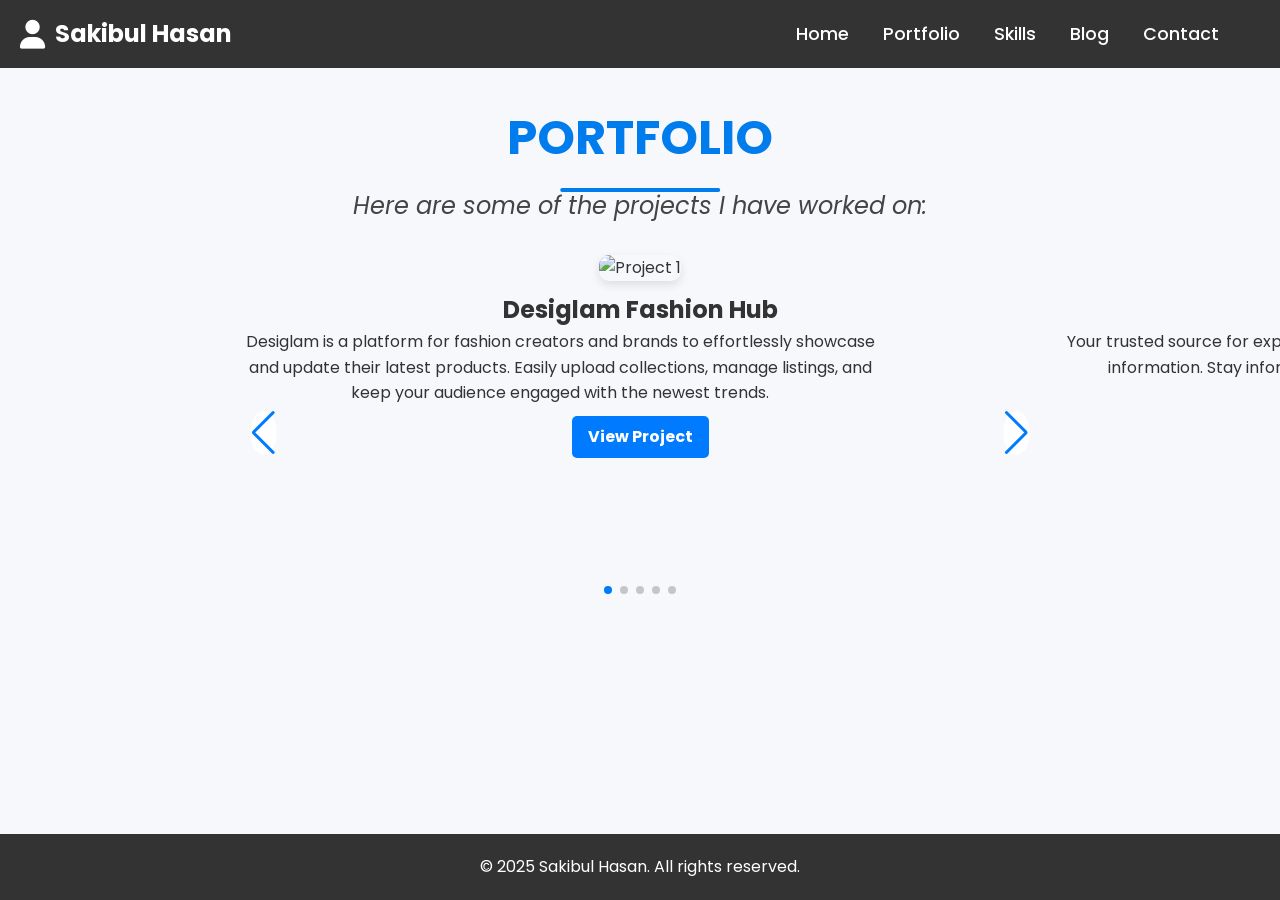
==== index.html @ e5103510 "Rename portfolio.html to index.html" ====
<!DOCTYPE html>
<html lang="en">
<head>
    <meta charset="UTF-8">
    <meta http-equiv="X-UA-Compatible" content="IE=edge">
    <meta name="viewport" content="width=device-width, initial-scale=1.0">
    <title>Portfolio - Sakibul Hasan</title>
    <link rel="stylesheet" href="style.css">
    <link rel="stylesheet" href="https://cdnjs.cloudflare.com/ajax/libs/font-awesome/6.2.1/css/all.min.css">
    <link href="https://fonts.googleapis.com/css2?family=Roboto:wght@400;700&family=Poppins:wght@300;500;700&display=swap" rel="stylesheet">
    <link rel="stylesheet" href="https://cdn.jsdelivr.net/npm/swiper@11/swiper-bundle.min.css">

</head>
<body>
    <header class="main-header">
        <div class="wrapper">
            <div class="logo">
                <i class="fa-solid fa-user"></i>
                <div class="logo-text">Sakibul Hasan</div>
            </div>
            <nav id="navbar">
                <ul class="navlinks">
                    <li><a href="index.html">Home</a></li>
                    <li><a href="portfolio.html">Portfolio</a></li>
                    <li><a href="skills.html">Skills</a></li>
                    <li><a href="blog.html">Blog</a></li>
                    <li><a href="contact.html">Contact</a></li>
                    <!-- Close Button (in small screens) -->
                    <div id="close" class="close-btn">
                        <i class="fa-solid fa-xmark"></i>
                    </div>
                </ul>
            </nav>

            <!-- Hamburger Icon -->
            <div id="hamburger" class="hamburger">
                <i class="fa-solid fa-bars"></i>
            </div>
        </div>
    </header>

    <main>
        <div class="portfolio-wrapper">
            <h2 class="portfolio-title">Portfolio</h2>
            <p class="portfolio-subtitle">Here are some of the projects I have worked on:</p>
    
            <div class="swiper-container">
                <div class="swiper-wrapper">
                    <div class="swiper-slide">
                        <img src="images/port-1.png" alt="Project 1">
                        <h3>Desiglam Fashion Hub</h3>
                        <p>Desiglam is a platform for fashion creators and brands to effortlessly showcase and update their latest products. Easily upload collections, manage listings, and keep your audience engaged with the newest trends.</p>
                        <a href="project_details.html?title=Project%201&video=videos/project1.mp4&github=hhttps://github.com/sakibul83/DesiGlam-Fashion" class="btn">View Project</a>
                    </div>
            
                    <div class="swiper-slide">
                        <img src="images/port-2.png" alt="Project 2">
                        <h3>Healthcare-Guidance</h3>
                        <p>Your trusted source for expert insights, patient stories, and essential healthcare information. Stay informed and empowered on your wellness journey.</p>
                        <a href="project_details.html?title=Project%202&video=videos/project2.mp4&github=https://github.com/sakibul83/Chatbot_THI" class="btn">View Project</a>

                    </div>
            
                    <div class="swiper-slide">
                        <img src="images/port-3.png" alt="Project 3">
                        <h3>THI Chatbot</h3>
                        <p>Chatbot for Technische Hochschule Ingolstadt (THI), designed to answer university-related questions using Python, HTML, CSS, and JSON.</p>
                        <a href="project_details.html?title=Project%203&video=videos/project3.mp4&github=https://github.com/sakibul83/Chatbot_THI" class="btn">View Project</a>
                    </div>
                    <div class="swiper-slide">
                        <img src="images/port-4.png" alt="Project 3">
                        <h3>Screen Break Reminder </h3>
                        <p>A Python app that helps you manage screen time and take regular breaks for better productivity and health, featuring a tkinter interface and sound alerts with pygame.</p>
                        <a href="project_details.html?title=Project%204&video=videos/project4.mp4&github=https://github.com/sakibul83/Chatbot_THI" class="btn">View Project</a>
                    </div>
                    <div class="swiper-slide">
                        <img src="images/port-5.png" alt="Project 3">
                        <h3>E-Commerce Store</h3>
                        <p>A dynamic e-commerce website built using JavaScript and HTML, 
                            featuring product listings, a shopping cart, and service worker integration for offline functionality and improved performance.</p>
                        <a href="#" class="btn">View Project</a>
                    </div>
                    
                </div>
            
                <!-- Navigation Buttons -->
                <div class="swiper-button-next"></div>
                <div class="swiper-button-prev"></div>
                <br><br><br><br>
                <!-- Pagination -->
                <div class="swiper-pagination"></div>
            </div>
            
        </div>
    </main>
    
    

    <footer>
        <p>&copy; 2025 Sakibul Hasan. All rights reserved.</p>
    </footer>

<script src="https://cdn.jsdelivr.net/npm/swiper@11/swiper-bundle.min.js"></script>
<script>
    var swiper = new Swiper(".swiper-container", {
        slidesPerView: 1,  // Show 1 slide at a time
        spaceBetween: 20, 
        loop: true,
        navigation: {
            nextEl: ".swiper-button-next",
            prevEl: ".swiper-button-prev",
        },
        pagination: {
            el: ".swiper-pagination",
            clickable: true,
        },
        autoplay: {
            delay: 2000, // Auto-slide every 3 seconds
            disableOnInteraction: false,
        },
    });


    const navLinks = document.querySelector('.navlinks');
        const hamburger = document.querySelector('.hamburger');
        const closeBtn = document.querySelector('.close-btn');

    hamburger.addEventListener('click', () => {
    navLinks.classList.add('active');
    document.body.classList.add('nav-open'); // Add class to body
        });

    closeBtn.addEventListener('click', () => {
    navLinks.classList.remove('active');
    document.body.classList.remove('nav-open'); // Remove class from body
        });
        
</script>

</body>
</html>
---- style.css ----
/* General Styles */
* {
    box-sizing: border-box;
    margin: 0;
    padding: 0;
    font-family: 'Poppins', sans-serif;
}
body {
    background-color: #f7f8fc;
    color: #333;
    line-height: 1.6;
    overflow-x: hidden; /* Prevent horizontal scrolling */
    min-height: 100vh;   /* Ensure body fills at least the viewport height */
    display: flex;
    flex-direction: column; /* Align elements vertically */
    
}
html {
    overflow-x: hidden; 
}

/* Ensure body takes full height and pushes footer to bottom */
main {
    flex: 1;
}

/* Footer Section */
footer {
    background-color: #333;
    color: white;
    text-align: center;
    padding: 20px;
    width: 100%;
}

/* Header Section */
.main-header {
    background-color: #333; /* Dark background */
    padding: 15px 0;
    position: fixed; /* Keeps it fixed at the top */
    width: 100%;
    top: 0;
    left: 0;
    z-index: 100;
    display: flex; /* Ensures flex layout for horizontal arrangement */
    justify-content: space-between; /* Puts logo on the left and nav on the right */
    align-items: center;
}

/* Wrapper to contain the header content */
.wrapper {
    width: 100%; /* Removes any extra margins */
    display: flex;
    justify-content: space-between; /* Aligns logo left & nav right */
    align-items: center;
    padding: 0 20px; /* Keeps some space between content and screen edges */
}

/* Logo & Name */
.logo {
    display: flex;
    align-items: center;
    color: white;
    font-size: 1.5rem;
    font-weight: bold;
    justify-content: flex-start; /* Aligns logo to the left */
    flex: 1; /* Ensures it takes the left side space */
    padding-left: 0;
}

.logo i {
    font-size: 1.8rem;
    margin-right: 10px;
}

.hamburger {
    display: none;
    font-size: 24px;
    color: white;
    cursor: pointer;
}

/* Navigation */
.navlinks {
    list-style: none;
    display: flex;
    gap: 1.5rem;
    margin: 0;
    padding: 0;
    justify-content: flex-end; /* Aligns nav items to the right */
    flex: 2; /* Ensures the nav links take the right side space */
    padding-right: 0; /* Removes padding */
}
.navlinks.active {
    right: 0;
}

/* Navigation Links */
.navlinks li a {
    color: white;
    text-decoration: none;
    font-weight: 500;
    font-size: 1.1rem;
    transition: color 0.3s ease-in-out;
    padding: 5px;
}

.navlinks li a:hover {
    color: #00c6ff;
}

@media (max-width: 768px) {
    .navlinks {
        position: fixed;
        top: 0;
        bottom: 0; /* Ensure it stretches to the full height */
        right: -100%; /* Start hidden offscreen */
        width: 180px;
        background-color: rgba(0, 0, 0, 0.95); /* Slightly darker for better visibility */
        display: flex;
        flex-direction: column;
        align-items: flex-start; /* Align links to the left */
        justify-content: flex-start; /* Align content at the top */
        padding: 60px 20px;
        transition: right 0.3s ease;
        z-index: 1200; /* Ensure it's on top of other elements */
    }

    .navlinks.active {
        right: 0;
    }

    .hamburger {
        display: block;
    }

    .close-btn {
        position: absolute;
        top: 20px;
        right: 20px;
        font-size: 30px;
        color: white;
        cursor: pointer;
        z-index: 1300;
    }
}

.main-content{
    background: linear-gradient(135deg, #1f1f1f, #007ced);  /* Gradient background */
    padding: 120px 20px 60px 20px; /* Extra padding for spacing */
    color: #fff;
}
.main-content h2 {
    font-size: 2rem;
    font-weight: 700;
    text-transform: uppercase;
    letter-spacing: 1.5px;
    text-align: center;
    color: #ffffff;
    background: linear-gradient(90deg, #007bff, #00c6ff);
    display: flex;
    justify-content: center;
    align-items: center;
    width: fit-content;
    margin: 20px auto;
    padding: 10px 20px;
    border-radius: 8px;
    box-shadow: 0 4px 10px rgba(0, 123, 255, 0.3);
    transition: transform 0.2s ease-in-out, box-shadow 0.3s ease-in-out;
    cursor: pointer; /* Makes it clear that it's clickable */
    text-decoration: none; /* Remove underline */
}

.main-content a {
    text-decoration: none; /* Ensures no default underline */
}

.main-content h2:hover {
    transform: translateY(-3px);
    box-shadow: 0 8px 20px rgba(0, 123, 255, 0.4);
}

/* About Me Section */
.about-header {
    background: linear-gradient(135deg, #1f1f1f, #007ced);  /* Gradient background */
    padding: 120px 20px 60px 20px; /* Extra padding for spacing */
    color: #fff;
    animation: fadeIn 2s ease-in-out; /* Fade-in animation for the whole about section */
    position: relative;
    display: flex;
    justify-content: center; /* Horizontally center content */
    align-items: center; /* Vertically center content */
    height: 100vh; /* Full viewport height */
    overflow: hidden;
    flex-direction: column; 
    text-align: center; /* Center the text */
}

/* About Me Image Styling */
.about-pic {
    width: 320px;
    height: 320px;
    border-radius: 50%;
    overflow: hidden;
    border: 8px solid #fff;
    box-shadow: 0 10px 20px rgba(0, 0, 0, 0.2);
    transition: transform 0.5s ease, box-shadow 0.5s ease;
    animation: bounceIn 2s ease-in-out;
    margin-bottom: 20px;
    opacity: 1;  /* Ensure no unwanted opacity */
}
@media (max-width: 600px) {
    .about-pic {
        width: 200px; /* Adjust the image size for small screens */
        height: 200px; /* Maintain aspect ratio */
        max-width: 250px; /* Prevent the image from getting too large */
        max-height: 250px; /* Prevent height from growing too large */
        margin: 0 auto; /* Center the image horizontally */
    }
}

/* About Me Image inside .about-pic */
.about-pic img {
    width: 100%;
    height: 100%;
    object-fit: cover;
}

/* Hover effect for the image */
.about-pic:hover {
    transform: scale(1.05);
    box-shadow: 0 15px 30px rgba(0, 0, 0, 0.3); /* Enhanced shadow on hover */
}

/* About Me Text Styling */
.about-text {
    max-width: 600px; /* Limit the width of the text */
    margin: 2rem auto; /* Center the text horizontally */
    animation: fadeInText 1.5s ease-in-out; /* Fade-in effect for the text */
}

.about-text .dynamic-text {
    color: #00c6ff;
    font-size: 1.3rem;
    font-weight: bold;
}

/* Buttons Styling */
.btn-group {
    display: flex;
    justify-content: center;
    gap: 1rem; /* Add space between buttons */
    margin-top: 2rem;
}

.btn-group .btn {
    padding: 10px 20px;
    background: #fff;
    color: #007ced;
    border: 2px solid #007ced;
    border-radius: 30px;
    text-transform: uppercase;
    font-weight: bold;
    cursor: pointer;
    transition: all 0.3s ease;
    display: inline-block;
}

.btn-group .btn:hover {
    background: #007ced;
    color: white;
}





/* Social Icons Container */
.social-bar {
    position: fixed; /* Fixed position on the right */
    top: 50%; /* Center vertically */
    right: 20px; /* 20px from the right */
    transform: translateY(-50%); /* Center it vertically */
    z-index: 9999; /* Ensure the social icons are above everything */
    display: flex;
    flex-direction: column;
    align-items: center;
    pointer-events: auto; /* Make sure icons are clickable */
}

/* Social Media Icons Styling */
.social-bar a {
    font-size: 40px;         /* Bigger icon size */
    margin-bottom: 20px;     /* More space between icons */
    text-decoration: none;   /* Remove underline */
    transition: all 0.3s ease; /* Smooth hover effect */
}

/* Colors for each social platform */
.social-bar a.linkedin {color: #fff;}  
.social-bar a.github { color: #333;}  
.social-bar a.instagram { color: #e4405f;}  /* Instagram */
.social-bar a.twitter { color: #1da1f2;}    /* Twitter */
.social-bar a.facebook {color: #fff;}    

/* Hover Effect */
.social-bar a:hover {
    transform: scale(1.3);    /* Slightly enlarge icons */
    filter: brightness(1.3);  /* Make icons brighter on hover */
}

/* Adjust for Mobile Screens */
@media (max-width: 768px) {
    .social-bar {
        right: 10px; /* Keep icons away from screen edge */
        top: 60%; /* Lower icons for better visibility */
    }

    .social-bar a {
        font-size: 24px; /* Smaller icons for mobile */
        margin-bottom: 12px;
    }

    body.nav-open .social-bar {
        display: none;
    }
}

/* Animations */
@keyframes fadeIn {
    0% {
        opacity: 0;
        transform: translateY(30px);
    }
    100% {
        opacity: 1;
        transform: translateY(0);
    }
}

@keyframes fadeInText {
    0% {
        opacity: 0;
        transform: scale(0.8);
    }
    100% {
        opacity: 1;
        transform: scale(1);
    }
}

@keyframes bounceIn {
    0% {
        transform: scale(0);
    }
    50% {
        transform: scale(1.1);
    }
    100% {
        transform: scale(1);
    }
}





.vlog-section {
    text-align: center;
    padding: 60px 20px;
    background: #121212; /* Dark background for better contrast */
    color: #f0f0f0; /* Light text color */
    border-bottom: 3px solid #444; /* Soft bottom border */
    box-shadow: 0 8px 30px rgba(0, 0, 0, 0.6); /* Subtle shadow */
}

/* Vlog Title */
.vlog-title {
 
    font-weight: 800;
    letter-spacing: 1px;
    text-transform: uppercase;
    color: #9e8cfd; /* Elegant purple for title */
    text-shadow: 2px 2px 8px rgba(0, 0, 0, 0.4); /* Soft text shadow */
    font-size: clamp(1.5rem, 5vw, 2.8rem); /* Scales between 1.5rem and 2.8rem */
    text-align: center;
    margin-bottom: 15px;
}

/* Vlog Subtitle */
.vlog-subtitle {
    font-size: 1.3rem;
    color: #ceb4d6; /* Softer gray for subtitle */
    margin-bottom: 40px;
    font-style: italic;
}

/* Vlog Grid Layout */
.vlog-grid {
    display: grid;
    grid-template-columns: repeat(auto-fit, minmax(350px, 1fr));
    gap: 30px;
    padding: 30px;
    max-width: 1300px;
    margin: auto;

}

/* Vlog Card Styling */
/* Vlog Card Styling */
.vlog-card {
    position: relative;
    background : rgba(255, 255, 255, 0.08); /* Slightly off-white for card */
    background-color: #0c4cec3f;
    backdrop-filter: blur(8px); /* Subtle blur */
    border-radius: 12px;
    padding: 30px;
    display: flex;
    flex-direction: column; /* Stack content vertically */
    justify-content: space-between; /* Make space between content and button */
    height: 589px; /* Set a fixed height for consistency */
    text-align: center;
    transition: transform 0.3s ease, box-shadow 0.3s ease;
    overflow: hidden;
    cursor: pointer;
    box-shadow: 0 8px 24px rgba(0, 0, 0, 0.4); /* Subtle card shadow */
}

/* Align button at the bottom of the card */
.vlog-content {
    display: flex;
    flex-direction: column;
    justify-content: space-between; /* Space between description and button */
    flex-grow: 1; /* Allow content to fill the space */
}

/* Card Heading */
.vlog-content h3 {
    margin-bottom: 20px; /* Add margin to separate from text */
    font-size: 1.7rem;
    color: #b174ae;
    font-weight: 700;
    text-transform: capitalize;
    letter-spacing: 1px;
}

/* Card Paragraph */
.vlog-content p {
    font-size: 1.1rem;
    color: #ccc;
    margin-bottom: 20px;
    line-height: 1.6;
    font-style: italic;
}


.vlog-content .btn {
    align-self: center; 
    margin-top: auto; 
    padding: 12px 18px;
    background: #acaab7;
    color: white;
    border-radius: 30px;
    text-transform: uppercase;
    text-decoration: none;
    font-weight: bold;
    transition: background 0.3s ease, transform 0.2s ease-in-out;
    font-size: 1.1rem;
    
}


.vlog-content .btn {
    margin-top: auto;
    margin-top: 15px; 
    align-self: center; 
}


/* Hover Effect */
.vlog-card:hover {
    transform: translateY(-10px) scale(1.03);
    box-shadow: 0 12px 40px rgba(0, 198, 255, 0.4); 
    background: rgba(0, 198, 255, 0.05);
}

/* Glow Effect */
.vlog-card::before {
    content: "";
    position: absolute;
    inset: 0;
    border-radius: 12px;
    background: linear-gradient(135deg, rgba(0, 198, 255, 0.1), rgba(255, 255, 255, 0.05)); /* Soft glowing effect */
    opacity: 0;
    transition: opacity 0.3s ease;
}

.vlog-card:hover::before {
    opacity: 1;
}



.btn:hover {
    background: #45782a; /* Slightly darker shade on hover */
    transform: translateY(-5px); /* Button lift effect */
}


.vlog-section {
    animation: fadeInUp 1s ease-out;
}

@keyframes fadeInUp {
    0% {
        opacity: 0;
        transform: translateY(20px);
    }
    100% {
        opacity: 1;
        transform: translateY(0);
    }
}


@media (max-width: 1024px) {
    .vlog-title {
        font-size: 2.5rem;
    }
    .vlog-subtitle {
        font-size: 1.2rem;
    }
   
    .vlog-grid {
        grid-template-columns: repeat(1, 1fr);
        justify-content: center;
        
    }
}

@media (max-width: 768px) {
    .vlog-title {
        font-size: 1.8rem;
    }
    .vlog-subtitle {
        font-size: 1.1rem;
    }
    .vlog-grid {
        grid-template-columns: 1fr;
        gap: 20px;
        justify-content: center;
    }
    .vlog-card {
        height: auto;
        padding: 25px;
    }
    .vlog-content h3 {
        font-size: 1.5rem;
    }
    .vlog-content p {
        font-size: 1rem;
    }
    .vlog-content .btn {
        font-size: 1rem;
        padding: 10px 16px;
    }
}

@media (max-width: 480px) {
    
    .main-content .vlog-title{
        font-size: 1.2rem;
        line-height: 1.2;

    }
    .vlog-subtitle {
        font-size: 1rem;
    }
    .vlog-grid {
        grid-template-columns: repeat(auto-fit, minmax(260px, 1fr));
        gap: 15px;
        justify-content: center;
        display: flex;
        flex-wrap: wrap;
    }
    .vlog-card {
        padding: 20px;
        width: 100%;
        max-width: 280px;
    }
    .vlog-content h3 {
        font-size: 1.4rem;
    }
    .vlog-content p {
        font-size: 0.95rem;
    }
    .vlog-content .btn {
        font-size: 0.9rem;
        padding: 8px 14px;
    }
}




.mini-portfolio {
    text-align: center;
    padding: 50px 20px;
    background: #5137a076;
    color: #f8f8f8;
    border-radius: 20px; /* Soft rounded corners */
    box-shadow: 0 8px 20px rgba(0, 0, 0, 0.4); /* Subtle shadow */
    max-width: 1100px;
    margin: auto;
    transition: transform 0.3s ease, box-shadow 0.3s ease;
    margin-bottom: 50px;
    margin-top: 50px;
}


/* Add a hover effect for a slight pop-up */
.mini-portfolio:hover {
    transform: translateY(-5px);
    box-shadow: 0 10px 30px rgba(0, 0, 0, 0.5);
}

/* Make sure everything inside is well-spaced */
.mini-portfolio .mini-title {
    font-size: 1.8rem;
    font-weight: bold;
    color: #ffbf69; /* Eye-catching color */
    margin-bottom: 15px;
}

.mini-portfolio .mini-subtitle {
    font-size: 1.2rem;
    color: #ddd;
    margin-bottom: 30px;
    font-style: italic;
}


.mini-title {
    font-size: 2.5rem;
    font-weight: bold;
    color: #9e8cfd;
}

.mini-subtitle {
    font-size: 1.2rem;
    color: #aaa;
    margin-bottom: 30px;
}

.mini-grid {
    display: flex;
    justify-content: center;
    gap: 20px;
    flex-wrap: wrap;
    max-width: 1000px;
    margin: auto;
}

.mini-card {
    background: rgba(255, 255, 255, 0.08);
    backdrop-filter: blur(6px);
    padding: 20px;
    border-radius: 12px;
    width: 280px;
    text-align: center;
    transition: transform 0.3s ease;
}

.mini-card img {
    width: 100%;
    border-radius: 10px;
}

.mini-card h3 {
    font-size: 1.3rem;
    margin: 15px 0;
    color: #ff9b80;
}

.mini-card:hover {
    transform: translateY(-5px);
}

.mini-btn {
    display: inline-block;
    padding: 10px 18px;
    background: #7f6df2;
    color: white;
    border-radius: 8px;
    text-decoration: none;
    transition: background 0.3s;
}

.mini-btn:hover {
    background: #5a4bc8;
}

.mini-view-more {
    display: inline-block;
    margin-top: 25px;
    padding: 12px 22px;
    background: #00c6ff;
    color: white;
    border-radius: 10px;
    text-decoration: none;
    font-weight: bold;
    transition: background 0.3s ease, transform 0.2s ease;
}

.mini-view-more:hover {
    background: #0086b3;
    transform: translateY(-3px);
}


/* Responsive Design for Small Screens */
@media (max-width: 1024px) {
    .mini-portfolio {
        max-width: 90%;
        padding: 40px 15px;
        border-radius: 15px;
    }

    .mini-portfolio .mini-title {
        font-size: 1.2rem;
       
    }
    

    .mini-subtitle {
        font-size: 1rem;
    }

    .mini-grid {
        max-width: 100%;
        gap: 15px;
    }

    .mini-card {
        width: 100%;
        max-width: 280px;
    }
}

@media (max-width: 768px) {
    .mini-portfolio {
        padding: 30px 10px;
        border-radius: 12px;
    }

    .mini-title {
        font-size: 1.8rem;
    }

    .mini-subtitle {
        font-size: 1rem;
        margin-bottom: 20px;
    }

    .mini-card {
        width: 100%;
        max-width: 250px;
        padding: 15px;
    }
}

@media (max-width: 480px) {
    .mini-portfolio {
        padding: 25px 8px;
        border-radius: 10px;
    }

    .mini-title {
        font-size: 1.2rem;
    }

    .mini-subtitle {
        font-size: 0.9rem;
    }

    .mini-card {
        width: 100%;
        max-width: 230px;
        padding: 12px;
    }
}




.certificates {
    padding: 50px 20px;
    text-align: center;
}

.certificates h2 {
    font-size: 2.0rem;
    color: #333;
    margin-bottom: 20px;
}

.certificates p {
    font-size: 1.1rem;
    color: #ffffff;
    margin-bottom: 40px;
}

/* Background ONLY for the certificates container */
.certificate-gallery {
    display: flex;
    flex-wrap: wrap;
    justify-content: center;
    gap: 30px;
    max-width: 1200px;
    margin: 0 auto;
    background-color: rgba(0, 0, 0, 0.05); /* Light background */
    padding: 30px;
    border-radius: 12px; /* Rounded corners */
    box-shadow: 0 4px 10px rgba(0, 0, 0, 0.1); /* Soft shadow */
}

/* Styling for each individual certificate card */
.certificate-card {
    width: calc(33.333% - 20px); /* 3 cards per row */
    display: flex;
    flex-direction: column;
    align-items: center;
    text-align: center;
    padding: 20px;
    background: rgba(56, 43, 146, 0.311); /* White card background */
    border-radius: 12px;
    box-shadow: 0 4px 8px rgba(0, 0, 0, 0.1); /* Light shadow */
    border: 1px solid rgba(0, 0, 0, 0.1); /* Light border */
    transition: transform 0.3s ease, box-shadow 0.3s ease;
}

.certificate-card:hover {
    transform: translateY(-5px);
    box-shadow: 0 6px 12px rgba(0, 0, 0, 0.15);
}

.certificate-image {
    width: 90%; /* Ensures image stays within card */
    height: auto; /* Keep aspect ratio */
    object-fit: contain; /* No cropping */
    padding-top: 10px;
    margin-bottom: 15px;
}

.main content .certificate h2{
    font-size: 2.2rem;
}

.certificate-info h5 {
    color: #ccb5b5; 
}

.certificate-title {
    font-size: 1.3rem;
    font-weight: 600;
    color: #333;
    margin-bottom: 10px;
    text-transform: capitalize;
}

.certificate-description {
    font-size: 1rem;
    color: #777;
    margin-bottom: 15px;
    line-height: 1.5;
}

.certificate-info {
    display: flex;
    flex-direction: column;
    align-items: center;
    justify-content: space-between; /* Ensures spacing */
    flex-grow: 1; /* Makes sure all cards expand equally */
    height: 100%; /* Ensures equal height for all cards */
}

.certificate-btn {
    margin-top: auto; /* Pushes the button to the bottom */
    display: inline-block;
    background-color: #007BFF;
    color: #fff;
    padding: 10px 20px;
    font-size: 1rem;
    border-radius: 5px;
    text-decoration: none;
    transition: background-color 0.3s ease;
}


.certificate-btn:hover {
    background-color: #0056b3;
}

/* Responsive design */
@media (max-width: 1200px) {
    .certificate-card {
        width: calc(50% - 20px); /* 2 cards per row on medium screens */
    }
}

@media (max-width: 768px) {
    .certificate-card {
        width: calc(100% - 20px); /* 1 card per row on small screens */
    }
}

@media (max-width: 480px) {
    .certificates h2 {
        font-size: 1.5rem;
    }

    .certificates p {
        font-size: 0.95rem;
    }

    .certificate-gallery {
        gap: 10px;
    }

    .certificate-card {
        max-width: 280px;
        padding: 10px;
    }

    .certificate-image {
        max-width: 150px;
    }

    .certificate-title {
        font-size: 1rem;
    }

    .certificate-description {
        font-size: 0.8rem;
    }
}














/* Newsletter Section */
.newsletter {
    text-align: center;
    padding: 60px 20px;
    background: none; /* No harsh sections, seamless integration */
    color: #f5f5f5;
    max-width: 800px;
    margin: 50px auto 0 auto;
}

/* Title */
.newsletter-title {
    font-size: 2.5rem;
    font-weight: bold;
    text-transform: uppercase;
    color: #00c6ff;
    margin-bottom: 10px;
}

/* Subtitle */
.newsletter-text {
    font-size: 1.2rem;
    color: #cfcfcf;
    margin-bottom: 30px;
    line-height: 1.5;
}

/* Form */
.newsletter-form {
    display: flex;
    justify-content: center;
    align-items: center;
    gap: 10px;
    flex-wrap: wrap;
}

/* Input */
.newsletter-form input {
    padding: 14px 18px;
    font-size: 1rem;
    border-radius: 50px;
    border: 2px solid #00c6ff;
    background: rgba(255, 255, 255, 0.1);
    color: #fff;
    width: 60%;
    min-width: 250px;
    outline: none;
    transition: 0.3s;
}

.newsletter-form input:focus {
    border-color: #fff;
    box-shadow: 0 0 15px rgba(0, 198, 255, 0.5);


}

/* Button */
.newsletter-form button {
    padding: 14px 20px;
    font-size: 1rem;
    border-radius: 50px;
    border: none;
    background: #00c6ff;
    color: white;
    cursor: pointer;
    font-weight: bold;
    transition: all 0.3s ease;
}

.newsletter-form button:hover {
    background: #0096c7;
    transform: translateY(-3px);
}

/* Privacy Note */
.newsletter-note {
    font-size: 0.9rem;
    color: #aaa;
    margin-top: 15px;
    font-style: italic;
}
.subscribe-message {
    font-size: 1.2rem;
    margin-top: 20px;
    opacity: 0;
    transition: opacity 0.4s ease-in-out;
}
/* Responsive */
@media (max-width: 768px) {
    .newsletter-form {
        flex-direction: column;
        gap: 10px;
    }

    .newsletter-form input,
    .newsletter-form button {
        width: 100%;
    }
}

.subscribe-message {
    font-size: 1.2rem;
    margin-top: 20px;
    opacity: 0;
    transition: opacity 0.4s ease-in-out;
    text-align: center;
}



























/* === Portfolio Wrapper - Adds More Space from Header === */
.portfolio-wrapper {
    padding-top: 100px; /* Increased spacing from the header */
    text-align: center;
}

/* === Portfolio Title & Subtitle - Centered & Styled === */
.portfolio-title {
    font-size: 3rem;
    font-weight: bold;
    color: #007ced; /* Changed color */
    text-transform: uppercase;
    position: relative;
    display: inline-block;
    padding-bottom: 10px;
    animation: fadeInDown 1s ease-in-out; /* Title Animation */
}

/* Underline effect under the title */
.portfolio-title::after {
    content: "";
    width: 60%;
    height: 4px;
    background: #007ced;
    position: absolute;
    left: 50%;
    bottom: -5px;
    transform: translateX(-50%);
    border-radius: 2px;
}

/* Subtitle Styling */
.portfolio-subtitle {
    font-size: 1.5rem;
    margin-bottom: 30px;
    color: #444;
    font-style: italic;
    animation: fadeInUp 1s ease-in-out; /* Subtitle Animation */
}

/* === Portfolio Grid - Larger and More Spacious === */
.portfolio-grid {
    display: grid;
    grid-template-columns: repeat(auto-fit, minmax(350px, 1fr)); /* Increased min size */
    gap: 30px; /* More space between items */
    padding: 40px;
    max-width: 1200px; /* Increased max width */
    margin: 0 auto;
}

/* === Portfolio Items - Modern Look === */
.portfolio-item {
    background: linear-gradient(135deg, #007ced, #005bb5); /* Gradient effect */
    color: white;
    padding: 30px;
    text-align: center;
    border-radius: 15px;
    box-shadow: 0 10px 20px rgba(0, 0, 0, 0.2);
    transition: transform 0.3s ease-in-out, box-shadow 0.3s ease-in-out;
    position: relative;
    overflow: hidden;
    animation: fadeIn 1s ease-in-out;
}

/* Hover Effects */
.portfolio-item:hover {
    transform: scale(1.08);
    box-shadow: 0 15px 30px rgba(0, 0, 0, 0.25);
}

/* === Portfolio Images - Bigger & Styled === */
.portfolio-item img {
    width: 100%;
    max-height: 250px; /* Bigger images */
    object-fit: cover;
    border-radius: 10px;
    transition: transform 0.3s ease-in-out;
}

/* Image Hover Effect */
.portfolio-item:hover img {
    transform: scale(1.1);
}

/* === View Project Button - Styled & Animated === */
.btn {
    display: inline-block;
    margin-top: 15px;
    padding: 12px 20px;
    background: white;
    color: #007ced;
    text-decoration: none;
    font-weight: bold;
    border-radius: 5px;
    transition: background 0.3s, color 0.3s, transform 0.2s;
}

.btn:hover {
    background: #005bb5;
    color: white;
    transform: scale(1.1);
}

/* === Animations === */
@keyframes fadeIn {
    from {
        opacity: 0;
        transform: translateY(20px);
    }
    to {
        opacity: 1;
        transform: translateY(0);
    }
}

@keyframes fadeInDown {
    from {
        opacity: 0;
        transform: translateY(-20px);
    }
    to {
        opacity: 1;
        transform: translateY(0);
    }
}

@keyframes fadeInUp {
    from {
        opacity: 0;
        transform: translateY(20px);
    }
    to {
        opacity: 1;
        transform: translateY(0);
    }
}


/* responsicve for the portfoloio */


@media only screen and (max-width: 758px) {

    .portfolio-wrapper {
        padding-top: 100px; /* Increased spacing from the header */
        text-align: center;
    }
  
    /* === Portfolio Title & Subtitle - Centered & Styled === */
    .portfolio-title {
        font-size: 2rem; /* Adjusted for mobile */
    }
  
    .portfolio-subtitle {
        font-size: 1.2rem; /* Adjusted for mobile */
    }
  
    /* === Portfolio Grid - Larger and More Spacious === */
    .portfolio-grid {
        grid-template-columns: repeat(auto-fit, minmax(280px, 1fr)); /* Adjusted min size for mobile */
        gap: 20px; /* Less space between items for mobile */
        padding: 20px; /* Reduced padding */
        max-width: 100%; /* Full width for smaller screens */
    }
  
    /* === Portfolio Items - Modern Look === */
    .portfolio-item {
        padding: 20px; /* Reduced padding */
        border-radius: 10px; /* Reduced border radius */
    }
  
    /* === Portfolio Images - Bigger & Styled === */
    .portfolio-item img {
        max-height: 200px; /* Adjusted image size for mobile */
    }
  
    /* === View Project Button - Styled & Animated === */
    .btn {
        padding: 10px 18px; /* Adjusted padding for mobile */
    }
  
  }

  

/* === Skills Section === */
.skills {
    padding: 80px 20px;
    background-color: #f4f4f9; /* Light gray background for a clean, classic look */
    text-align: center;
    font-family: 'Poppins', sans-serif;
}

/* Skills Title */
.skills h2 {
    font-size: 2.8rem;
    font-weight: 700;
    color: #2c3e50; /* Classic deep blue-gray */
    text-transform: uppercase;
    text-align: center;
    letter-spacing: 2px;
    position: relative;
    display: inline-block;
    padding: 10px 20px;
    opacity: 0;
    animation: floatIn 1.5s ease-out forwards, glowPulse 3s infinite alternate;
}

/* 3D Floating Effect */
.skills h2::before {
    content: attr(data-text); /* Creates a duplicate text */
    position: absolute;
    top: 0;
    left: 0;
    color: rgba(44, 62, 80, 0.3);
    transform: translate(-4px, -4px);
    z-index: -1;
    transition: transform 0.3s ease-in-out;
}

.skills h2:hover::before {
    transform: translate(-2px, -2px);
}

/* Elegant Shimmer Animation */
.skills h2::after {
    content: "";
    position: absolute;
    left: 50%;
    bottom: -10px;
    width: 100%;
    height: 4px;
    background: linear-gradient(to right, #2c3e50, #6D9DC5);
    transform: translateX(-50%);
    animation: shimmer 2s infinite;
}

/* Keyframes */
@keyframes floatIn {
    0% {
        opacity: 0;
        transform: translateY(-30px) scale(0.8);
    }
    100% {
        opacity: 1;
        transform: translateY(0) scale(1);
    }
}

@keyframes glowPulse {
    0% {
        text-shadow: 0 0 10px rgba(52, 152, 219, 0.2);
    }
    100% {
        text-shadow: 0 0 20px rgba(52, 152, 219, 0.4);
    }
}

@keyframes shimmer {
    0% { width: 0; opacity: 0.5; }
    50% { width: 100%; opacity: 1; }
    100% { width: 0; opacity: 0.5; }
}




/* Skills Container (Grid Layout for Flexibility) */
.skills-container {
    display: grid;
    grid-template-columns: repeat(auto-fill, minmax(300px, 1fr)); /* Flexible Grid */
    gap: 30px;
    justify-items: center;
    margin-top: 40px;
    padding-bottom: 40px;
}

/* Skill Category */
.skill-category {
    background: #fff;
    padding: 25px 30px;
    border-radius: 12px;
    box-shadow: 0 8px 24px rgba(0, 0, 0, 0.1);
    transition: transform 0.3s ease, box-shadow 0.3s ease;
    width: 100%;
    max-width: 350px;
    text-align: left;
}

.skill-category:hover {
    transform: translateY(-8px);
    box-shadow: 0 16px 48px rgba(0, 0, 0, 0.12);
}

/* Skill Category Title */
.skill-category h3 {
    font-size: 1.5rem;
    font-weight: 600;
    color: #34495e; /* Darker gray-blue for category titles */
    margin-bottom: 20px;
    display: flex;
    align-items: center;
    gap: 12px;
}

/* Icons in Skill Category */
.skill-category h3 i {
    color: #7f8c8d; /* Soft muted gray for icons */
    font-size: 1.8rem;
}

/* Skill Item */
.skill {
    margin-bottom: 20px;
}

/* Skill Name */
.skill span {
    font-size: 1.2rem;
    color: #34495e; /* Dark gray for the skill names */
    font-weight: 500;
}

/* Progress Bar Container */
.progress {
    margin-top: 10px;
    background-color: #bdc3c7; /* Light gray for the background of the progress bar */
    border-radius: 8px;
    height: 8px;
    overflow: hidden;
}

/* Progress Bar */
.bar {
    height: 100%;
    border-radius: 8px;
    transition: width 0.5s ease-in-out;
}

/* Skill Category Bar Color */
.skill-category .skill:nth-child(1) .bar {
    background: linear-gradient(to right, #2980b9, #3498db); /* Classic blue for programming */
}

.skill-category .skill:nth-child(2) .bar {
    background: linear-gradient(to right, #e74c3c, #c0392b); /* Deep red for web development */
}

.skill-category .skill:nth-child(3) .bar {
    background: linear-gradient(to right, #2ecc71, #27ae60); /* Rich green for UI/UX */
}

.skill-category .skill:nth-child(4) .bar {
    background: linear-gradient(to right, #f39c12, #e67e22); /* Warm yellow for multimedia */
}

/* Hover Effects */
.skill-category:hover .bar {
    background-color: #95a5a6; /* Subtle change to a muted gray on hover */
}



.work-experience {
    padding: 40px;
    background: #f7f7f7;
    border-radius: 15px;
    margin-top: 50px;
    text-align: center;
}

.work-experience h2 {
    font-size: 2.3rem;
    font-weight: 600;
    color: #1C2833; /* Dark navy for a strong, authoritative presence */
    text-transform: uppercase;
    letter-spacing: 2px;
    text-align: center;
    position: relative;
    display: inline-block;
    padding-bottom: 10px;
    overflow: hidden;
    white-space: nowrap;
    border-bottom: 4px solid transparent;
    animation: fadeInSlide 1.2s ease-in-out;
}

.work-experience h2::before {
    content: "💼"; /* Briefcase icon for professionalism */
    font-size: 2rem;
    position: absolute;
    left: -50px;
    top: 50%;
    transform: translateY(-50%);
    animation: slideInBriefcase 1.2s ease-in-out;
}

.work-experience h2::after {
    content: "";
    position: absolute;
    bottom: 0;
    left: 50%;
    width: 0;
    height: 4px;
    background: linear-gradient(to right, #FFD700, transparent);
    transition: width 0.5s ease-in-out;
}

.work-experience h2:hover::after {
    width: 100%;
    left: 0;
}

@keyframes fadeInSlide {
    0% { opacity: 0; transform: translateY(-20px); }
    100% { opacity: 1; transform: translateY(0); }
}

@keyframes slideInBriefcase {
    0% { left: -80px; opacity: 0; }
    100% { left: -50px; opacity: 1; }
}




.work-experience h3 {
    font-size: 2rem;
    font-weight: 700;
    color: #8B0000; /* Deep crimson for a professional, authoritative look */
    margin-bottom: 30px;
    position: relative;
    display: inline-block;
    text-transform: uppercase;
    letter-spacing: 1px;
}

.work-experience h3::before {
    content: "";
    position: absolute;
    bottom: -5px;
    left: 0;
    width: 50%;
    height: 4px;
    background: linear-gradient(to right, #8B0000, transparent);
    transition: width 0.5s ease-in-out;
}

.work-experience h3:hover::before {
    width: 100%;
}


.work-experience .timeline {
    display: flex;
    flex-direction: column;
    gap: 20px;
}

.work-experience .timeline-item {
    background: #fff;
    padding: 20px;
    border-radius: 10px;
    box-shadow: 0 4px 8px rgba(0, 0, 0, 0.1);
    transition: transform 0.3s ease, background 0.3s ease;
}

.work-experience .timeline-item:hover {
    background: #ffecf4;
    transform: translateX(10px);
}


/* Education Section */
.education {
    background: linear-gradient(135deg, #ffe0b3, #ff9a8b); /* Soft gradient background */
    padding: 40px 30px;
    border-radius: 10px;
    box-shadow: 0 6px 20px rgba(0, 0, 0, 0.08);
    margin-top: 40px;
    text-align: center;
    position: relative;
    overflow: hidden;
    max-width: 90%;
    margin-left: auto;
    margin-right: auto;
}

/* Subtle Animation for Background */
.education::before {
    content: '';
    position: absolute;
    top: -15%;
    left: -10%;
    width: 120%;
    height: 120%;
    background: #ff5f6d;
    animation: backgroundMove 5s linear infinite;
    opacity: 0.07;
}

/* Smaller Background Animation */
@keyframes backgroundMove {
    0% {
        transform: translateX(-50%) translateY(-50%);
    }
    50% {
        transform: translateX(50%) translateY(50%);
    }
    100% {
        transform: translateX(-50%) translateY(-50%);
    }
}

/* Section Title */
.education h3 {
    font-size: 2rem;
    color: #fff;
    margin-bottom: 30px;
    position: relative;
    font-weight: bold;
    letter-spacing: 1px;
    animation: fadeInUp 0.8s ease-in-out;
}

/* Reduced Animation for Section Title */
@keyframes fadeInUp {
    0% {
        opacity: 0;
        transform: translateY(20px);
    }
    100% {
        opacity: 1;
        transform: translateY(0);
    }
}

/* Education Cards */
.education .edu-item {
    background: #fff;
    padding: 20px;
    border-radius: 10px;
    box-shadow: 0 6px 18px rgba(0, 0, 0, 0.08);
    margin: 15px;
    transition: transform 0.2s ease, box-shadow 0.2s ease;
    position: relative;
    z-index: 1;
    animation: slideUp 0.4s ease-out;
}

/* Slight Hover Effect */
.education .edu-item:hover {
    transform: translateY(-10px);
    box-shadow: 0 8px 20px rgba(0, 0, 0, 0.1);
}

/* Animation for Education Cards */
@keyframes slideUp {
    0% {
        opacity: 0;
        transform: translateY(20px);
    }
    100% {
        opacity: 1;
        transform: translateY(0);
    }
}

/* Education Card Title */
.edu-item h4 {
    font-size: 1.5rem;
    color: #ff6347;
    margin-bottom: 12px;
    text-transform: uppercase;
    font-weight: 600;
}

/* Education Details */
.edu-item p {
    font-size: 1rem;
    color: #333;
    line-height: 1.4;
}

/* Adding some hover animations for more effect */
.edu-item i {
    font-size: 1.5rem;
    color: #ff6347;
    margin-right: 8px;
}

/* Adding a cool hover animation to the icon */
.edu-item i:hover {
    transform: rotate(180deg);
    transition: transform 0.4s ease;
}

/* Responsive Design for Small Screens */
@media (max-width: 768px) {
    .education {
        padding: 30px 20px;
    }

    .edu-item {
        margin: 10px 0;
    }
}



/* Certifications */
.certifications {
    background: #ffffff;
    padding: 30px;
    border-radius: 15px;
    margin-top: 40px;
    text-align: center;
}
.certifications h2 {
    font-size: 2.3rem;
    font-weight: 600;
    color: #34495e; /* Cool, deep slate gray */
    letter-spacing: 2px;
    text-transform: uppercase;
    position: relative;
    padding-bottom: 15px;
    overflow: hidden;
    display: inline-block;
    animation: textAnimation 1s ease-out;
}

.certifications h2::before {
    content: "📜";
    font-size: 2.2rem;
    position: absolute;
    left: -60px;
    top: 50%;
    transform: translateY(-50%) rotate(25deg);
    animation: slideInIcon 1.2s ease-out;
    opacity: 0;
}

.certifications h2::after {
    content: "";
    position: absolute;
    left: 0;
    bottom: 0;
    width: 100%;
    height: 4px;
    background-color: #f39c12; /* Bold golden color */
    transform: scaleX(0);
    transform-origin: bottom right;
    transition: transform 0.5s ease-in-out;
}

.certifications h2:hover::after {
    transform: scaleX(1);
    transform-origin: bottom left;
}

.certifications h2:hover {
    color: #f39c12; /* Golden text color on hover */
}

@keyframes textAnimation {
    0% {
        transform: translateX(-100%);
        opacity: 0;
    }
    50% {
        transform: translateX(10px);
        opacity: 0.7;
    }
    100% {
        transform: translateX(0);
        opacity: 1;
    }
}

@keyframes slideInIcon {
    0% {
        opacity: 0;
        left: -80px;
    }
    100% {
        opacity: 1;
        left: -60px;
    }
}


.certifications .certificate {
    background: #f9f9f9;
    border: 2px solid #f0e5f7;
    padding: 20px;
    border-radius: 12px;
    margin-bottom: 15px;
    box-shadow: 0 5px 15px rgba(0, 0, 0, 0.05);
}

.certifications .certificate:hover {
    background: #f7e4ff;
    transform: translateY(-8px);
}

.certifications h3 {
    font-size: 1.8rem;
    color: #c839b0;
}

/* Language Skills */
.language-skills {
    background: #ffffff;
    padding: 40px;
    border-radius: 15px;
    margin-top: 50px;
    text-align: center;
}
.language-skills h2 {
    font-size: 2.3rem;
    font-weight: 600;
    color: #154360; /* Deep blue for a sophisticated, confident feel */
    text-transform: uppercase;
    letter-spacing: 2px;
    text-align: center;
    position: relative;
    display: inline-block;
    padding-bottom: 12px;
    border-bottom: 4px solid transparent;
    transition: color 0.5s ease-in-out;
    animation: fadeInSlide 1.2s ease-in-out;
}

.language-skills h2::before {
    content: "🗣️"; /* Speaking icon for language skills */
    font-size: 2rem;
    position: absolute;
    left: -45px;
    top: 50%;
    transform: translateY(-50%);
    animation: slideInIcon 1.2s ease-in-out;
}

.language-skills h2::after {
    content: "";
    position: absolute;
    bottom: 0;
    left: 50%;
    width: 0;
    height: 4px;
    background: linear-gradient(to right, #FFD700, transparent);
    transition: width 0.5s ease-in-out;
}

.language-skills h2:hover {
    color: #1A5276; /* Slightly darker blue on hover for a premium feel */
}

.language-skills h2:hover::after {
    width: 100%;
    left: 0;
}

@keyframes fadeInSlide {
    0% { opacity: 0; transform: translateY(-20px); }
    100% { opacity: 1; transform: translateY(0); }
}

@keyframes slideInIcon {
    0% { left: -80px; opacity: 0; }
    100% { left: -45px; opacity: 1; }
}




.language-skills h3 {
    color: #1e88e5;
    font-size: 2rem;
    margin-bottom: 30px;
}

.language-skills ul {
    list-style-type: none;
    padding: 0;
    margin: 0;
}

.language-skills li {
    background: #f5f8ff;
    margin-bottom: 10px;
    padding: 15px;
    border-radius: 10px;
    display: flex;
    align-items: center;
    justify-content: space-between;
    box-shadow: 0 4px 8px rgba(0, 0, 0, 0.05);
    transition: transform 0.3s ease-in-out;
}

.language-skills li:hover {
    transform: translateX(10px);
}

/* Volunteering */
.volunteering {
    background: #e3f2fd;
    padding: 40px;
    border-radius: 15px;
    margin-top: 50px;
    text-align: center;
}

.volunteering h2 {
    font-size: 2.3rem;
    font-weight: 600;
    color: #1e88e5; /* Soft blue for a calm yet impactful feel */
    text-transform: uppercase;
    letter-spacing: 1.5px;
    position: relative;
    padding-bottom: 20px;
    margin-bottom: 20px;
    overflow: hidden;
    display: inline-block;
    text-align: center;
}

.volunteering h2::before {
    content: "🤝";
    font-size: 2.5rem;
    position: absolute;
    left: -50px;
    top: 50%;
    transform: translateY(-50%) rotate(45deg);
    animation: slideInIconVolunteering 1.2s ease-out;
    opacity: 0;
}

.volunteering h2::after {
    content: "";
    position: absolute;
    left: 0;
    bottom: 0;
    width: 100%;
    height: 4px;
    background-color: #8e44ad; /* Vibrant purple color */
    transform: scaleX(0);
    transform-origin: bottom right;
    transition: transform 0.5s ease-in-out;
}

.volunteering h2:hover::after {
    transform: scaleX(1);
    transform-origin: bottom left;
}

.volunteering h2:hover {
    color: #8e44ad; /* Change to purple when hovered */
}

@keyframes slideInIconVolunteering {
    0% {
        opacity: 0;
        left: -70px;
    }
    100% {
        opacity: 1;
        left: -50px;
    }
}

.volunteering .volunteer-item {
    background: #ffffff;
    padding: 15px;
    margin-bottom: 20px;
    border-radius: 12px;
    box-shadow: 0 4px 10px rgba(0, 0, 0, 0.05);
}

.volunteering h3 {
    font-size: 1.6rem;
    color: #1e88e5;
    margin-bottom: 30px;
}

.volunteering p {
    color: #333;
    font-size: 1rem;
}

/* Achievements */
.achievements {
    background: #ffffff;
    padding: 40px;
    border-radius: 15px;
    margin-top: 50px;
    text-align: center;
}
/* Achievements Section Header */
.achievements h2 {
    font-size: 2.3rem;
    font-weight: 600;
    color: #f39c12; /* Golden yellow color to represent success */
    text-transform: uppercase;
    letter-spacing: 2px;
    position: relative;
    padding-bottom: 20px;
    margin-bottom: 20px;
    display: inline-block;
    text-align: center;
    overflow: hidden; /* Ensure no content is spilling out */
}

/* Golden Underline with Hover Effect */
.achievements h2::after {
    content: "";
    position: absolute;
    left: 0;
    bottom: 0;
    width: 100%;
    height: 4px;
    background-color: #f39c12; /* Golden underline */
    transform: scaleX(0);
    transform-origin: bottom right;
    transition: transform 0.4s ease-in-out;
}

/* Hover Animation for Underline */
.achievements h2:hover::after {
    transform: scaleX(1);
    transform-origin: bottom left;
}

/* Trophy Icon Animation */
.achievements h2::before {
    content: "🏆";
    font-size: 3rem;
    position: absolute;
    left: -60px;
    top: 50%;
    transform: translateY(-50%) rotate(45deg);
    opacity: 0;
    animation: trophyBounce 1s ease-out forwards;
}

/* Bounce Animation for the Trophy Icon */
@keyframes trophyBounce {
    0% {
        opacity: 0;
        transform: translateY(-50%) rotate(45deg) scale(0);
    }
    60% {
        opacity: 1;
        transform: translateY(-50%) rotate(45deg) scale(1.2);
    }
    100% {
        opacity: 1;
        transform: translateY(-50%) rotate(45deg) scale(1);
    }
}

/* Hover Color Change */
.achievements h2:hover {
    color: #e67e22; /* Darker shade of orange for hover */
}


.achievements .achievement-item {
    background: #f0f5ff;
    padding: 20px;
    margin-bottom: 20px;
    border-radius: 12px;
    display: flex;
    align-items: center;
    box-shadow: 0 5px 10px rgba(0, 0, 0, 0.05);
    transition: transform 0.3s ease-in-out;
}

.achievements .achievement-item:hover {
    background: #e0f7fa;
    transform: translateX(8px);
}

/* Hobbies */

.hobbies {
    padding: 50px 30px;
    background-color: #f0f8ff;
    text-align: center;
    border-radius: 12px;
    box-shadow: 0 6px 15px rgba(0, 0, 0, 0.1);
    margin-top: 50px;
}

/* Center the title */
.hobbies h3 {
    font-size: 2.3rem;
    font-weight: 600;
    color: #1e3d58; /* Dark blue color for a refined look */
    letter-spacing: 1.5px;
    margin-bottom: 40px;
    position: relative;
    display: inline-block;
    text-transform: uppercase;
    padding-bottom: 10px;
}

.hobbies h3::before {
    content: "";
    position: absolute;
    bottom: 0;
    left: 0;
    width: 100%;
    height: 4px;
    background-color: #4682b4; /* Steel blue for the underline */
    transform: scaleX(0);
    transform-origin: bottom right;
    transition: transform 0.4s ease-in-out;
}

.hobbies h3:hover::before {
    transform: scaleX(1);
    transform-origin: bottom left;
}

/* Displaying hobby items in a grid format */
.hobby-list {
    display: grid;
    grid-template-columns: repeat(auto-fill, minmax(200px, 1fr)); /* Grid layout with flexible column width */
    gap: 20px;
    justify-items: center;
}

/* Individual hobby item styling */
.hobby-item {
    background-color: #ffffff;
    padding: 25px;
    border-radius: 12px;
    width: 200px; /* Fixed width for the hobby items */
    display: flex;
    flex-direction: column;
    justify-content: center;
    align-items: center;
    font-size: 1.2rem;
    color: #555;
    box-shadow: 0 6px 15px rgba(0, 0, 0, 0.1);
    transition: all 0.4s ease-in-out;
    opacity: 0;
    animation: fadeIn 1s forwards;
}

/* Icon styling */
.hobby-item i {
    font-size: 3rem;
    color: #007bff;
    margin-bottom: 10px;
    transition: transform 0.4s ease-in-out;
}

/* Hover effect for hobby items */
.hobby-item:hover {
    transform: translateY(-10px);
    box-shadow: 0 10px 20px rgba(0, 0, 0, 0.2);
    background-color: #f8f9fa;
}

.hobby-item:hover i {
    transform: rotate(20deg);
    color: #00c6ff;
}

/* Animations for fadeIn */
@keyframes fadeIn {
    0% {
        opacity: 0;
    }
    100% {
        opacity: 1;
    }
}

/* Animation for fadeInUp effect */
@keyframes fadeInUp {
    0% {
        opacity: 0;
        transform: translateY(20px);
    }
    100% {
        opacity: 1;
        transform: translateY(0);
    }
}

@media (max-width: 480px) {
    .hobbies h3 {
        font-size: 1.6rem; /* Further reduce font size for very small screens */
        margin-bottom: 20px;
    }

    .hobby-list {
        grid-template-columns: repeat(2, 1fr);  /* Stack hobbies in a single column */
        gap: 10px;
        padding: 0 5px; /* Adjust padding for very small screens */
    }

    .hobby-item {
        width: 100%; /* Ensure hobby items take full width */
        font-size: 0.9rem; /* Smaller text size */
        padding: 15px;
    }

    .hobby-item i {
        font-size: 2rem; /* Smaller icons for very small screens */
    }
}


@media (max-width: 768px) {
    /* General Section Padding Adjustments */
    .work-experience, .education, .certifications, .language-skills, .volunteering, .achievements {
        padding: 20px 15px; /* Uniform padding for all sections */
    }

    /* Skill Titles Font Adjustments */
    .skill h2 {
        font-size: 1.4rem;
    }

    .hobbies h2 {
        font-size: 1.6rem;
    }

    /* Adjusting font sizes for better readability */
    .work-experience h2, .education h3, .certifications h2, .language-skills h2, .volunteering h2, .achievements h2 {
        font-size: 1.6rem; /* Smaller font size for mobile */
    }

    /* Skills Section - Adjust Grid Layout */
    .skills-container {
        grid-template-columns: 1fr; /* Stack items vertically on very small screens */
        padding: 0 10px; /* Adjust padding for smaller screens */
    }

    .skills-container .skill-item {
        width: 100%; /* Ensure no overflow */
        margin-bottom: 15px; /* Space between items when stacked */
    }
    
    /* Hobbies Section Adjustments */
    .hobbies-container {
        display: grid;
        grid-template-columns: 1fr 1fr; /* Two columns for small screens */
        gap: 10px;
        padding: 10px 0;
    }

    .hobbies .hobby-item {
        padding: 10px;
        text-align: center;
        background-color: #f4f4f9;
        border-radius: 8px;
    }

    /* Icons Adjustments */
    .skills h2::before, .certifications h2::before, .language-skills h2::before, .volunteering h2::before {
        font-size: 1.8rem; /* Smaller icon size */
    }

    /* Adjust the Timeline Items for Work Experience */
    .work-experience .timeline-item {
        padding: 15px 18px; /* Adjusted padding */
    }

    /* Responsiveness for the Certification Section */
    .certifications .certificate {
        padding: 15px 18px; /* Reduced padding */
    }

    /* Ensure no horizontal scroll on the body */
    body {
        overflow-x: hidden; /* Prevent horizontal scrolling */
    }
}
@media (max-width: 480px) {
    .skills-container {
        grid-template-columns: 1fr; /* Stack items vertically on very small screens */
        padding: 0 10px; /* Adjust padding for smaller screens */
    }

    .skills-container .skill-item {
        margin-bottom: 15px; /* Space between stacked items */
    }
}










/* Blog Section Styling */
/* Blog Section Styling */
.blog {
    padding: 40px 10%;
    background: #f4f4f9;
    font-family: 'Arial', sans-serif;
    border-radius: 12px;
    box-shadow: 0 8px 15px rgba(0, 0, 0, 0.1);
    margin: 20px 0;
}

/* Title Styling */
.section-title {
    font-size: 2.5rem;
    text-align: center;
    color: #007bff;
    margin-bottom: 20px;
    font-weight: bold;
    text-transform: uppercase;
    letter-spacing: 1px;
    padding-top: 30px;
}


/* Description Styling */
.blog-description {
    font-size: 1.2rem;
    text-align: center;
    color: #666;
    margin-bottom: 30px;
    line-height: 1.6;
}

/* Main Content Styling */
.blog-content {
    display: flex;
    justify-content: space-between;
    align-items: center;
    gap: 30px;
    margin-bottom: 40px;
    
}

/* Text Styling */
.blog-text {
    width: 55%;
}

.blog-details {
    font-size: 1.1rem;
    color: #333;
    line-height: 1.8;
    text-align: justify;
    margin-bottom: 20px;
}


.meta-line {
    display: flex;
    justify-content: flex-end;
    margin-bottom: 12px;    /* gives breathing space */
}

.meta-line .date {
    font-size: 0.78rem;
    color: #6033a0;
    opacity: 0.85;          /* softens color, more elegant */
    letter-spacing: 0.3px;  /* premium, subtle spacing */
}


/* Quote Styling */
.quote {
    font-size: 1.2rem;
    font-style: italic;
    color: #007bff;
    text-align: center;
    margin-top: 20px;
    font-weight: 600;
}

/* Blog Image Styling */
.blog-image {
    width: 45%;
    position: relative;
    
}

.blog-image img {
    width: 100%;
    height: 100%;
    object-fit: contain;
    border-radius: 12px;
    box-shadow: 0 4px 15px rgba(0, 0, 0, 0.1);
    transition: transform 0.3s ease-in-out;
}

.blog-image:hover img {
    transform: scale(1.05); /* Zoom effect on hover */
}

/* Image Slider Styling */
.slider-container {
    width: 100%;
    max-width: 600px; /* Adjust as needed */
    height: 400px; /* Keeps a fixed height */
    position: relative;
    overflow: hidden; /* Hides other images */
    border-radius: 12px;
    box-shadow: 0 4px 10px rgba(0, 0, 0, 0.1);
}

.slider-images {
    display: flex;
    width: 100%;
    height: 100%;
    transition: transform 0.5s ease-in-out;
}

.slider-images img {
    flex: 0 0 100%;
    width: 100%;
    height: 400px;
    object-fit: cover;
    object-position: center;
    border-radius: 12px;
}


.slider-btn {
    position: absolute;
    top: 50%;
    transform: translateY(-50%);
    background-color: rgba(0, 0, 0, 0.7);
    color: white;
    border: none;
    padding: 12px 18px;
    cursor: pointer;
    font-size: 1.8rem;
    z-index: 99;
    border-radius: 50%;
    transition: background-color 0.3s ease;
}

.slider-btn:hover {
    background-color: rgba(0, 0, 0, 0.8);
}

.prev {
    left: 5px;
}

.next {
    right: 5px;
}

/* Pagination Styling */
.pagination-container {
    display: flex;
    justify-content: center;
    margin-top: 50px;
}

.pagination-container button {
    background-color: #007bff;
    color: #fff;
    border: none;
    padding: 10px 20px;
    font-size: 1.2rem;
    cursor: pointer;
    border-radius: 50px;
    transition: background-color 0.3s ease;
    margin: 0 10px;
}

.pagination-container button:hover {
    background-color: #0056b3;
}

.pagination-container button:disabled {
    background-color: #d6d6d6;
    cursor: not-allowed;
}

/* Responsive Design */
@media (max-width: 1024px) {
    .blog {
        padding: 40px 5%;
    }

    .section-title {
        font-size: 2.5rem;
    }

    .blog-description {
        font-size: 1.1rem;
    }

    .blog-content {
        flex-direction: column;
        align-items: center;
        gap: 20px;
    }

    .blog-text {
        width: 100%;
    }

    .blog-image {
        width: 100%;
    }

    .quote {
        font-size: 1.1rem;
    }
}

@media (max-width: 768px) {
    .blog {
        padding: 20px 5%;
    }

    .section-title {
        font-size: 2rem;
    }

    .blog-description {
        font-size: 1rem;
    }

    .blog-content {
        flex-direction: column;
        align-items: center;
        gap: 20px;
    }

    .blog-text {
        width: 100%;
    }

    .blog-details {
        font-size: 1rem;
    }

    .quote {
        font-size: 1rem;
    }

    .slider-container {
        width: 100%;
    }

    .slider-images img {
        height: 250px;
    }

    .slider-btn {
        font-size: 1.5rem;
        padding: 10px;
    }
}

/* Responsive Styling */
@media (max-width: 768px) {
    .blog-content {
        flex-direction: column;
        align-items: center;
    }

    .blog-text, .blog-image {
        width: 100%;
    }

    .blog-image img {
        width: 80%;
    }
}




@media (max-width: 768px) {
    .blog {
        padding: 20px 10%; /* Reduced padding for mobile */
    }

    /* Blog Content - Change to a Column Layout */
    .blog-content {
        flex-direction: column;
        align-items: center;
        gap: 20px; /* Reduced gap between elements */
    }

    .blog-text {
        width: 100%; /* Full width for mobile */
    }

    /* Adjusting Text and Image */
    .blog-description {
        font-size: 1rem; /* Smaller description font for mobile */
    }

    .blog-details {
        font-size: 0.9rem; /* Slightly smaller text for mobile */
        margin-bottom: 15px; /* Reduced margin on mobile */
    }

    .quote {
        font-size: 1rem; /* Slightly smaller quote text */
    }

    /* Adjusting Slider Image Size */
    .slider-container {
        width: 100%;
    }

    .slider-images img {
        height: 250px; /* Reduced height for images on mobile */
        object-fit: cover;
    }

    /* Adjust Slider Buttons for Mobile */
    .slider-btn {
        font-size: 1.5rem; /* Smaller buttons for mobile */
        padding: 8px;
    }
}







/* Contact Section */
.contact-main {
    padding: 100px 0;
    background-color: #f7f7f7;
    color: #333;
}

/* Wrapper */
.contact-wrapper {
    width: 85%;
    max-width: 1200px;
    margin: 0 auto;
    display: grid;
    grid-template-columns: 1fr 1fr;
    gap: 3rem;
    align-items: center;
}

/* Contact Info & Form */
.contact-info,
.contact-form {
    background: #fff;
    padding: 40px;
    border-radius: 12px;
    box-shadow: 0 10px 30px rgba(0, 0, 0, 0.1);
    transition: transform 0.3s ease, box-shadow 0.3s ease;
}

/* Contact Info Header */
.contact-info h2,
.contact-form h2 {
    font-size: 2.2rem;
    font-weight: 700;
    margin-bottom: 1.5rem;
    color: #1d3557;
}

/* Contact Info Text */
.contact-info p {
    font-size: 1.1rem;
    margin-bottom: 1.5rem;
    color: #555;
}

/* Contact Info List */
.contact-info ul {
    list-style: none;
    padding: 0;
}

.contact-info ul li {
    font-size: 1.1rem;
    color: #333;
    padding: 12px 18px;
    border-radius: 8px;
    background-color: #f1f1f1;
    margin-bottom: 12px;
    display: flex;
    align-items: center;
    transition: background-color 0.3s ease;
}

/* Contact Info Icons */
.contact-info ul li i {
    font-size: 1.5rem;
    margin-right: 15px;
    color: #4f88b1;
}

/* Hover Effect for Contact Info */
.contact-info ul li:hover {
    background-color: #e2e8f0;
    transform: translateY(-5px);
    box-shadow: 0 5px 15px rgba(0, 0, 0, 0.1);
}

/* Social Media Links */
.social-media {
    display: flex;
    gap: 1.5rem;
    margin-top: 20px;
}

.social-media a {
    font-size: 1.7rem;
    color: #4f88b1;
    text-decoration: none;
    transition: color 0.3s ease, transform 0.3s ease;
}

.social-media a:hover {
    color: #1d3557;
    transform: translateY(-5px);
}

/* Contact Form */
.contact-form input,
.contact-form textarea {
    padding: 15px;
    margin-bottom: 1.5rem;
    border: 2px solid #ddd;
    border-radius: 8px;
    font-size: 1.1rem;
    width: 100%;
    transition: all 0.3s ease;
    background-color: #fafafa;
}

/* Focus Effect on Form Inputs */
.contact-form input:focus,
.contact-form textarea:focus {
    border-color: #4f88b1;
    outline: none;
    box-shadow: 0 0 8px rgba(79, 136, 177, 0.4);
}

/* Submit Button */
.contact-form button {
    background-color: #4f88b1;
    color: white;
    padding: 15px 20px;
    border: none;
    border-radius: 8px;
    font-size: 1.1rem;
    cursor: pointer;
    font-weight: 600;
    transition: background-color 0.3s ease, transform 0.3s ease;
    width: 100%;
}

.contact-form button:hover {
    background-color: #2a3d66;
    transform: translateY(-5px);
}

/* Fade-In Animation */
@keyframes fadeIn {
    0% {
        opacity: 0;
        transform: translateY(20px);
    }
    100% {
        opacity: 1;
        transform: translateY(0);
    }
}

/* Applying Fade-in to Both Sections */
.contact-info, .contact-form {
    animation: fadeIn 1s ease-out;
}

/* Responsive Design */
@media (max-width: 768px) {
    .contact-wrapper {
        grid-template-columns: 1fr;
    }

    .contact-info h2,
    .contact-form h2 {
        font-size: 1.8rem;
    }

    .social-media a {
        font-size: 1.5rem;
    }
}














/* Limit the size of images in the slider */
.swiper-container {
    width: 100%;
    max-width: 800px;
    margin: auto;
    position: relative;
    padding-bottom: 50px; /* Add space at the bottom for pagination */
}

.swiper-slide {
    text-align: center;
    display: flex;
    flex-direction: column;
    align-items: center;
}

.swiper-slide img {
    width: 100%; /* Make the image responsive */
    max-width: 600px; /* Set a max-width to prevent huge images */
    height: auto; /* Maintain aspect ratio */
    border-radius: 10px; /* Optional: rounded corners */
    box-shadow: 0 4px 10px rgba(0, 0, 0, 0.1); /* Optional: add shadow */
}

/* Adjust text and buttons */
.swiper-slide h3 {
    margin-top: 10px;
    font-size: 1.5rem;
}

.swiper-slide p {
    font-size: 1rem;
    max-width: 80%;
}

.swiper-slide .btn {
    margin-top: 10px;
    display: inline-block;
    padding: 8px 16px;
    background: #007bff;
    color: white;
    text-decoration: none;
    border-radius: 5px;
    transition: background 0.3s;
}

.swiper-slide .btn:hover {
    background: #0056b3;
}

/* Ensure navigation buttons are visible */
.swiper-button-next, .swiper-button-prev {
    color: black; /* Change to your preferred color */
    background: rgba(255, 255, 255, 0.8); /* Optional: Add a background to make buttons visible */
    border-radius: 50%;
    padding: 10px;
    width: 40px;
    height: 40px;
}

.swiper-pagination {
    position: absolute;
    bottom: 10px; /* Adjust as needed */
    left: 50%;
    transform: translateX(-50%);
    z-index: 10;
}

.swiper-button-next {
    right: 10px;
}

.swiper-button-prev {
    left: 10px;
}


/* Pagination Container */
.pagination-container {
    text-align: center;
    margin-top: 20px;
}

.pagination-container button {
    background-color: #333;
    color: white;
    border: none;
    padding: 10px 15px;
    margin: 5px;
    cursor: pointer;
    border-radius: 5px;
    font-size: 16px;
}

.pagination-container button:hover {
    background-color: #555;
}

.pagination-container button:disabled {
    background-color: #ccc;
    cursor: not-allowed;
}

#page-numbers {
    font-size: 18px;
    font-weight: bold;
    margin: 0 10px;
}


@media (max-width: 768px) {
    /* Contact Wrapper - Change to single column */
    .contact-wrapper {
        grid-template-columns: 1fr; /* Single column layout on small screens */
        padding: 0 20px; /* Add padding for better spacing */
    }

    /* Contact Info and Form - Adjust padding */
    .contact-info, .contact-form {
        padding: 20px; /* Reduce padding for smaller screens */
    }

    /* Section Headings - Adjust font size for mobile */
    .contact-info h2,
    .contact-form h2 {
        font-size: 1.5rem; /* Slightly smaller font for mobile */
    }

    /* Contact Info list items - Adjust text size and padding */
    .contact-info ul li {
        font-size: 1rem; /* Smaller font size for mobile */
        padding: 10px 14px; /* Adjust padding for mobile */
    }

    /* Contact Form Inputs - Adjust field size and padding */
    .contact-form input,
    .contact-form textarea {
        padding: 10px;
        margin-bottom: 1rem; /* Adjust margin to reduce vertical space */
    }

    /* Submit Button - Adjust button size */
    .contact-form button {
        font-size: 1rem;
        padding: 10px;
    }

    /* Adjust Swiper Container Images for Mobile */
    .swiper-container {
        max-width: 100%; /* Ensure the swiper takes full width on small screens */
        padding-bottom: 20px; /* Adjust padding for better spacing */
    }

    .swiper-slide img {
        max-width: 100%; /* Ensure images fit well on small screens */
        height: auto;
    }

    /* Adjust text and buttons in swiper */
    .swiper-slide h3 {
        font-size: 1.2rem; /* Smaller text for mobile */
    }

    .swiper-slide p {
        font-size: 0.9rem; /* Adjust font size */
    }

    .swiper-slide .btn {
        padding: 6px 12px; /* Smaller button padding for mobile */
        font-size: 0.9rem;
    }

    /* Ensure navigation buttons in swiper are accessible */
    .swiper-button-next, .swiper-button-prev {
        padding: 8px; /* Adjust button padding */
        width: 35px; /* Reduce button size */
        height: 35px;
    }

    .swiper-pagination {
        bottom: 5px; /* Adjust pagination position */
    }
}


@media (max-width: 468px) {

    /* Wrapper adjustments */
    .contact-wrapper {
        width: 100%; /* Ensure content spans full width */
        padding: 0 10px; /* Add padding to avoid content touching screen edges */
    }

    /* Form and Contact Info - Adjust padding */
    .contact-info, .contact-form {
        padding: 15px; /* Reduced padding for smaller screens */
    }

    /* Contact Form Inputs - Adjust field size and padding */
    .contact-form input,
    .contact-form textarea {
        padding: 8px; /* Smaller padding for inputs */
        font-size: 0.85rem; /* Smaller font size */
    }

    /* Submit Button - Adjust size */
    .contact-form button {
        font-size: 0.9rem; /* Smaller font for mobile */
        padding: 8px 12px; /* Adjust button padding */
    }

    /* Section Headings */
    .contact-info h2,
    .contact-form h2 {
        font-size: 1.3rem; /* Adjust heading size for mobile */
    }

    /* Contact Info list items - Adjust font size and padding */
    .contact-info ul li {
        font-size: 0.9rem; /* Smaller font size */
        padding: 8px 10px; /* Adjust padding */
    }

    /* Contact Info List Icons - Adjust icon size */
    .contact-info ul li i {
        font-size: 1.1rem; /* Smaller icon size */
        margin-right: 8px; /* Reduce space between icon and text */
    }

    /* Ensure inputs and buttons do not overflow */
    .contact-form input, 
    .contact-form textarea, 
    .contact-form button {
        max-width: 100%; /* Prevent overflow */
    }

    /* Adjust Swiper Container Images for Mobile */
    .swiper-container {
        max-width: 100%;
        padding-bottom: 15px; /* Adjust padding */
    }

    .swiper-slide img {
        max-width: 100%; /* Ensure images scale to container */
        height: auto;
    }

    /* Adjust text and buttons in swiper */
    .swiper-slide h3 {
        font-size: 1.1rem; /* Smaller text for mobile */
    }

    .swiper-slide p {
        font-size: 0.9rem; /* Adjust font size */
    }

    .swiper-slide .btn {
        padding: 6px 12px; /* Adjust button padding for small screens */
        font-size: 0.9rem;
    }

    /* Ensure navigation buttons in swiper are accessible */
    .swiper-button-next, .swiper-button-prev {
        padding: 6px; /* Smaller button size */
        width: 30px; /* Reduce size */
        height: 30px;
    }

    .swiper-pagination {
        bottom: 5px; /* Adjust pagination position */
    }
}












/* General Styles for homepage-skills section */

/* Ensure styles are only applied to the homepage skills section */
#homepage-skills {
    background: linear-gradient(135deg, #1f1f1f, #007ced);  /* Gradient background */
    padding: 120px 20px 60px 20px; /* Extra padding for spacing */
    color: #fff;
  
}
#homepage-skills h2 {
    text-align: center;
    font-size: 2rem;
    margin-bottom: 20px;
}

#homepage-skills .skills-container {
    display: grid;
    grid-template-columns: repeat(auto-fill, minmax(250px, 1fr)); /* Responsive grid */
    gap: 80px;
    justify-items: center;
}

#homepage-skills .skill-category {
    background: #fff;
    padding: 20px;
    box-shadow: 0 4px 8px rgba(0, 0, 0, 0.1);
    border-radius: 8px;
    width: 100%;
    text-align: center;
}

#homepage-skills .skill-category h3 {
    font-size: 1.5rem;
    margin-bottom: 10px;
}

#homepage-skills .skill {
    margin-bottom: 15px;
}

#homepage-skills .progress {
    width: 100%;
    height: 8px;
    background: #e0e0e0;
    border-radius: 5px;
}

#homepage-skills .progress .bar {
    height: 100%;
    background-color: #007ced;
    border-radius: 5px;
}

/* Icons for skill categories */
#homepage-skills .skill-category i {
    font-size: 2rem;
    color: #007ced;
    margin-bottom: 10px;
}
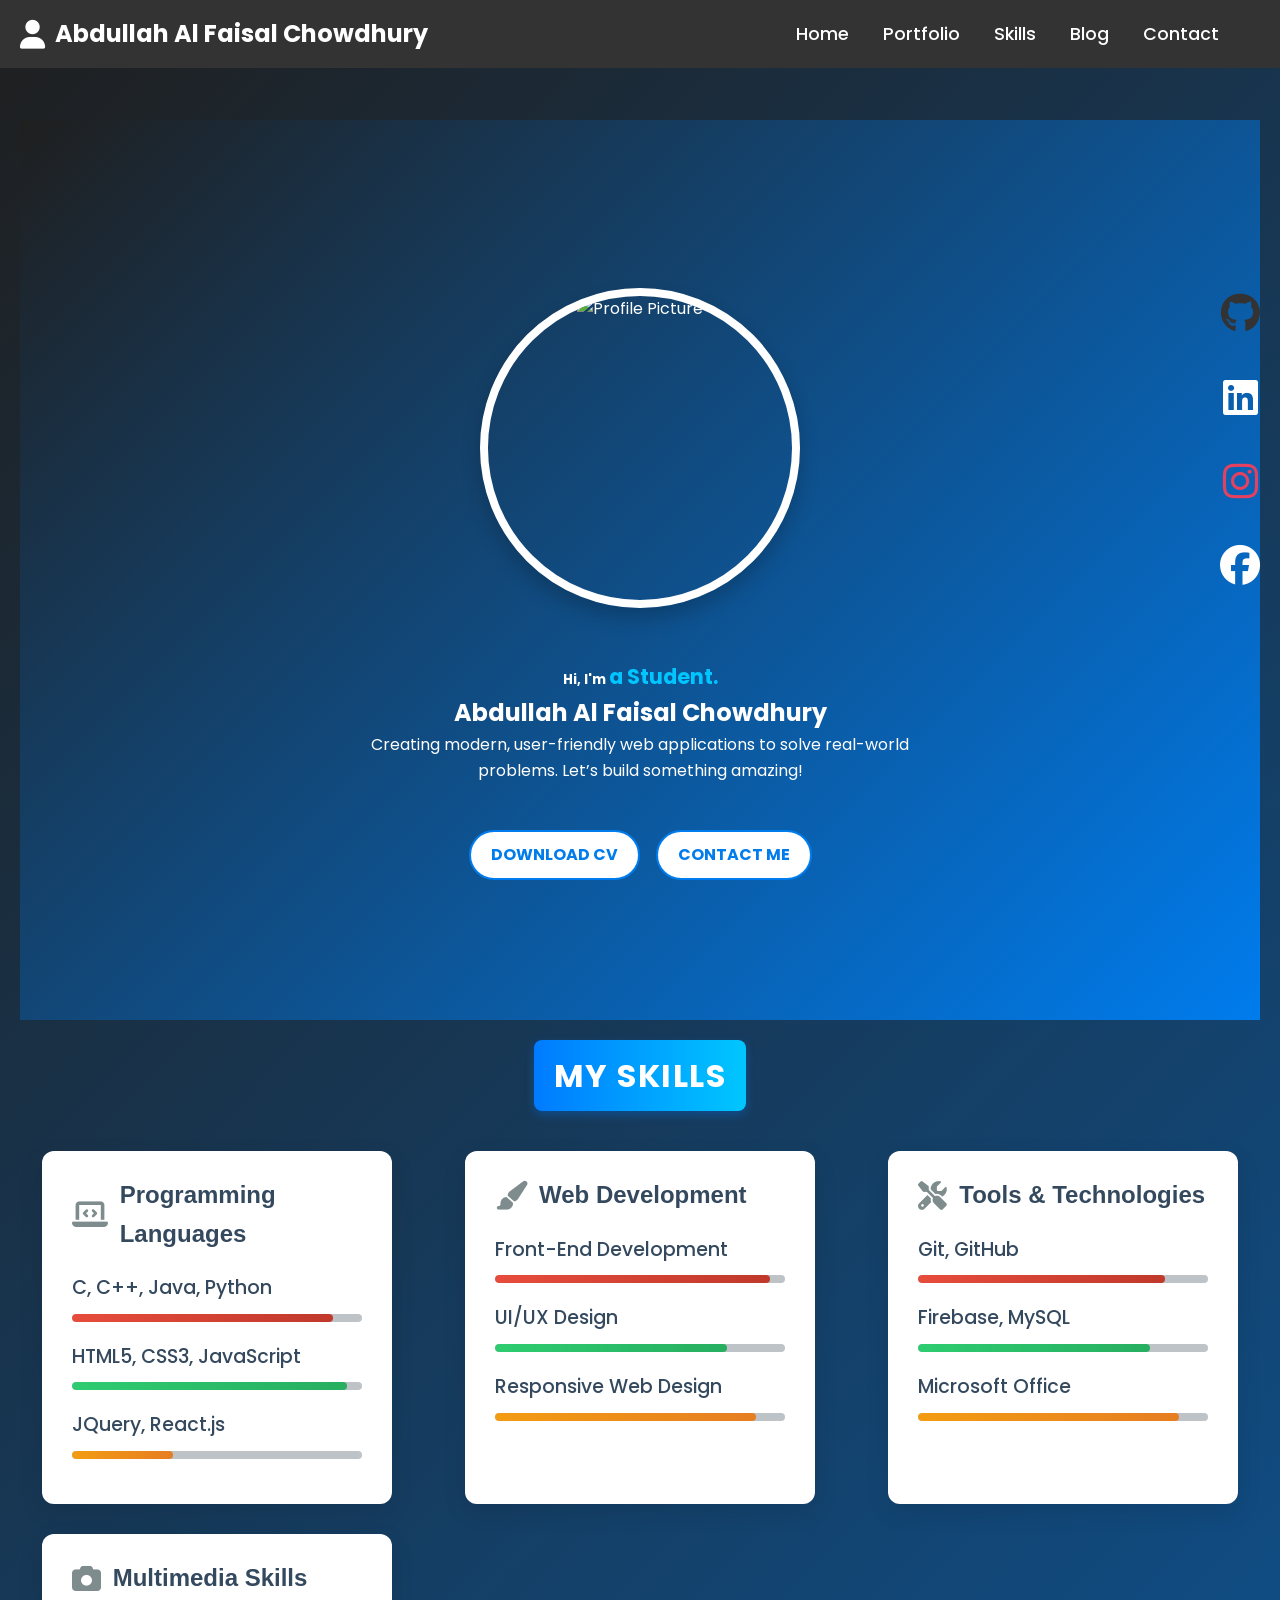
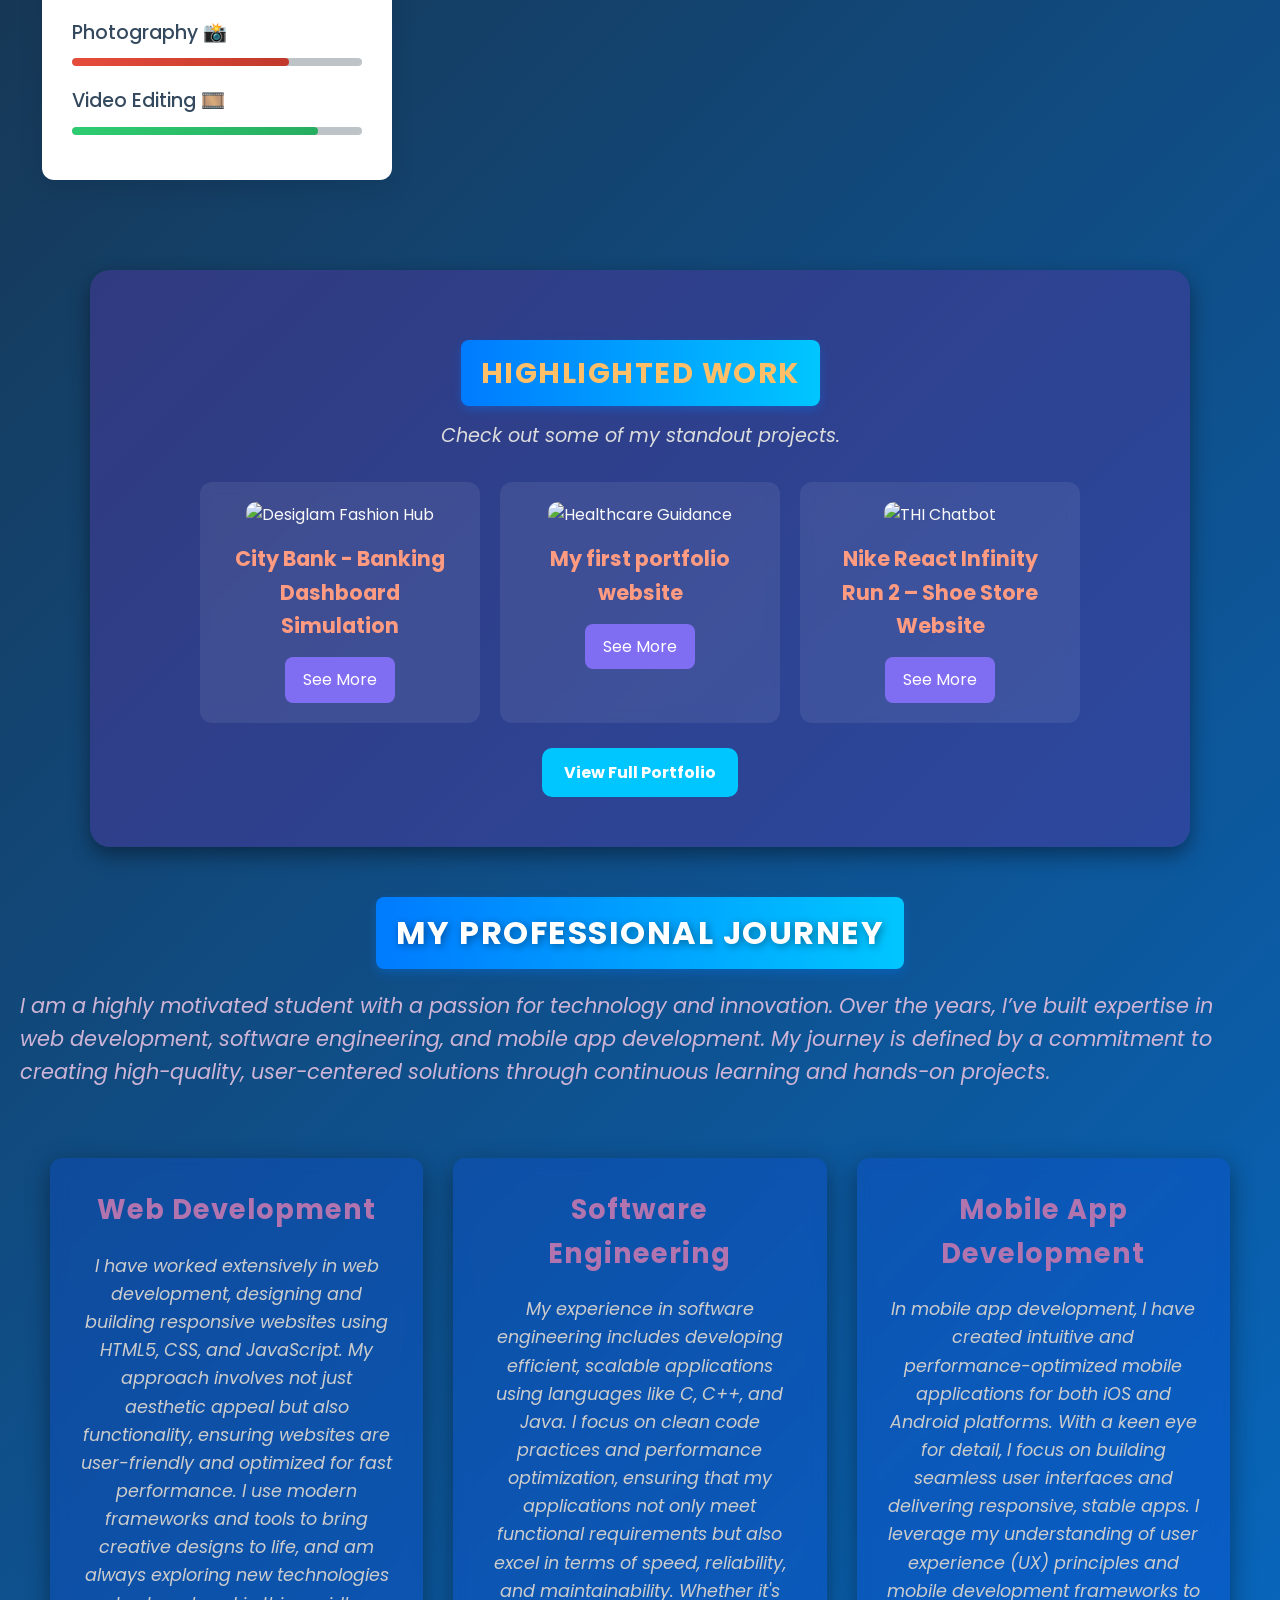
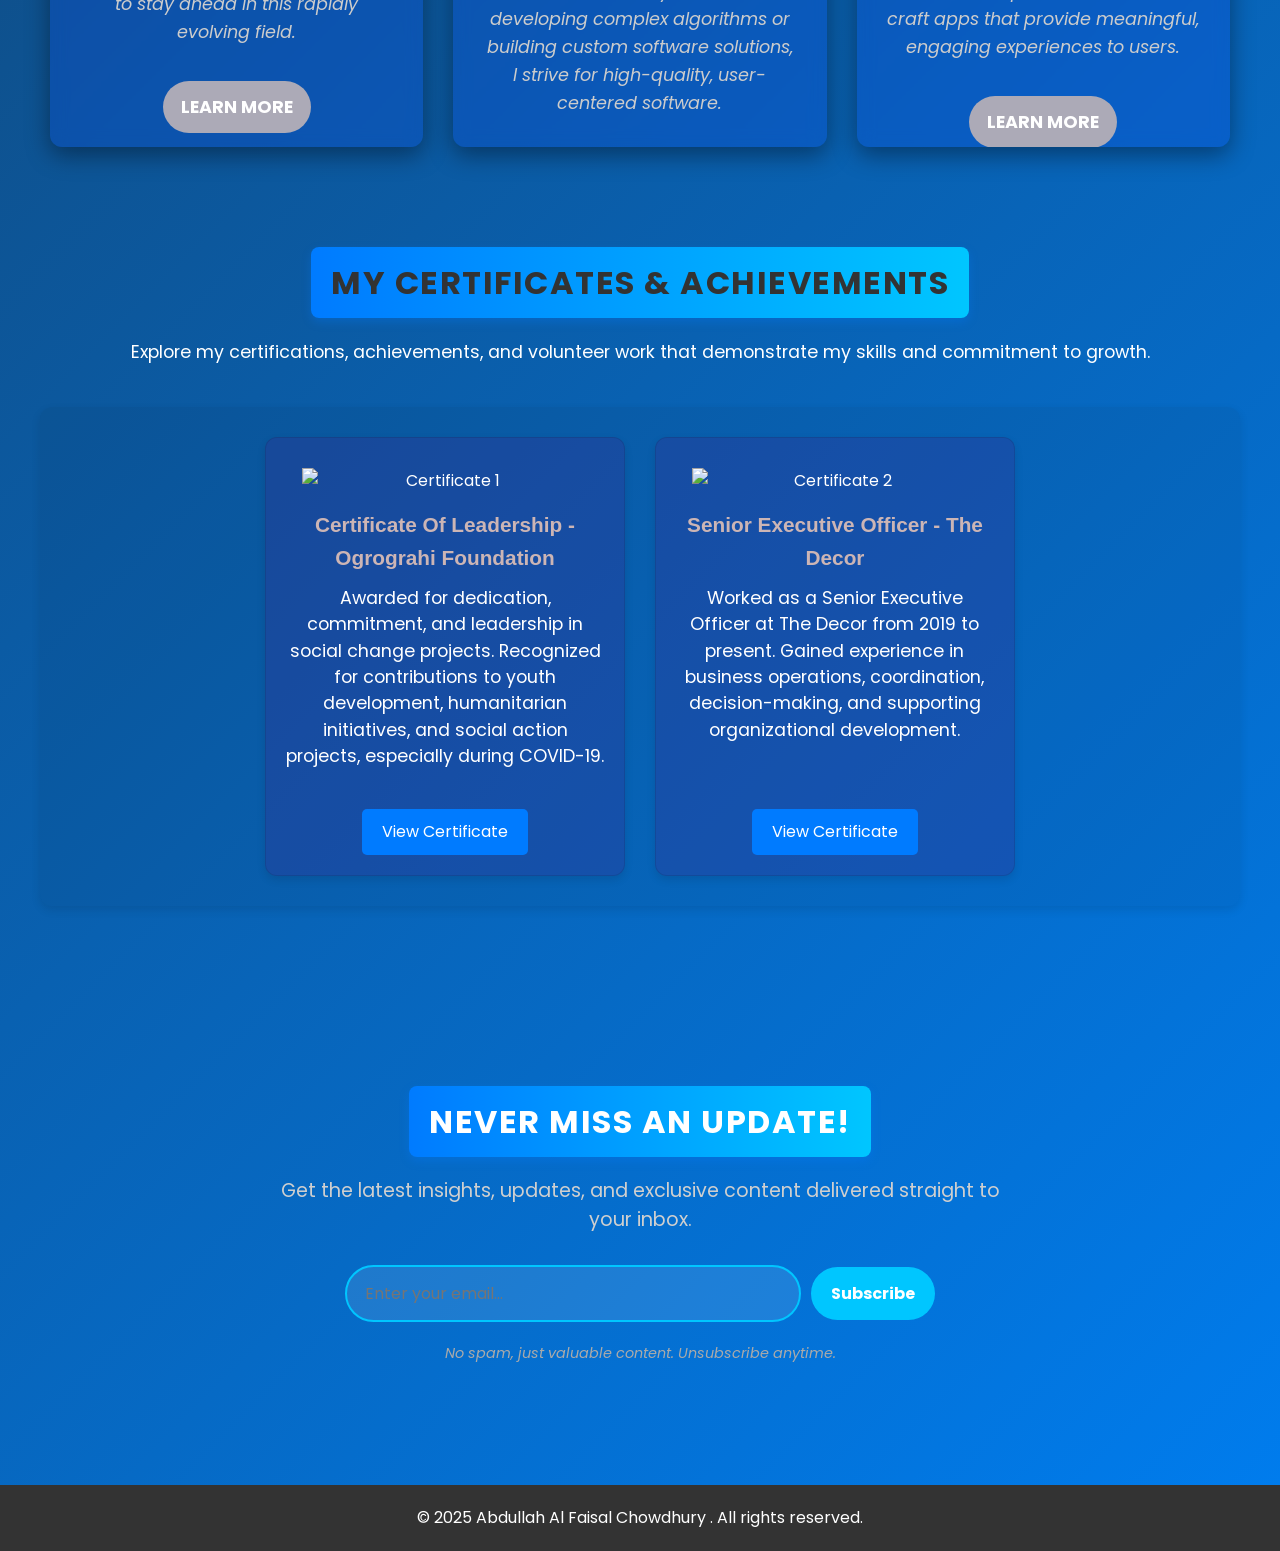
==== commit bddf804f: "Update index.html" ====
--- a/index.html
+++ b/index.html
@@ -4,19 +4,18 @@
     <meta charset="UTF-8">
     <meta http-equiv="X-UA-Compatible" content="IE=edge">
     <meta name="viewport" content="width=device-width, initial-scale=1.0">
-    <title>Portfolio - Sakibul Hasan</title>
+    <title>Abdullah Al Faisal Chowdhury - Portfolio</title>
     <link rel="stylesheet" href="style.css">
     <link rel="stylesheet" href="https://cdnjs.cloudflare.com/ajax/libs/font-awesome/6.2.1/css/all.min.css">
     <link href="https://fonts.googleapis.com/css2?family=Roboto:wght@400;700&family=Poppins:wght@300;500;700&display=swap" rel="stylesheet">
-    <link rel="stylesheet" href="https://cdn.jsdelivr.net/npm/swiper@11/swiper-bundle.min.css">
-
 </head>
 <body>
+    <!-- Header Section -->
     <header class="main-header">
         <div class="wrapper">
             <div class="logo">
                 <i class="fa-solid fa-user"></i>
-                <div class="logo-text">Sakibul Hasan</div>
+                <div class="logo-text">Abdullah Al Faisal Chowdhury</div>
             </div>
             <nav id="navbar">
                 <ul class="navlinks">
@@ -38,90 +37,290 @@
             </div>
         </div>
     </header>
-
-    <main>
-        <div class="portfolio-wrapper">
-            <h2 class="portfolio-title">Portfolio</h2>
-            <p class="portfolio-subtitle">Here are some of the projects I have worked on:</p>
-    
-            <div class="swiper-container">
-                <div class="swiper-wrapper">
-                    <div class="swiper-slide">
-                        <img src="images/port-1.png" alt="Project 1">
-                        <h3>Desiglam Fashion Hub</h3>
-                        <p>Desiglam is a platform for fashion creators and brands to effortlessly showcase and update their latest products. Easily upload collections, manage listings, and keep your audience engaged with the newest trends.</p>
-                        <a href="project_details.html?title=Project%201&video=videos/project1.mp4&github=hhttps://github.com/sakibul83/DesiGlam-Fashion" class="btn">View Project</a>
-                    </div>
-            
-                    <div class="swiper-slide">
-                        <img src="images/port-2.png" alt="Project 2">
-                        <h3>Healthcare-Guidance</h3>
-                        <p>Your trusted source for expert insights, patient stories, and essential healthcare information. Stay informed and empowered on your wellness journey.</p>
-                        <a href="project_details.html?title=Project%202&video=videos/project2.mp4&github=https://github.com/sakibul83/Chatbot_THI" class="btn">View Project</a>
-
-                    </div>
-            
-                    <div class="swiper-slide">
-                        <img src="images/port-3.png" alt="Project 3">
-                        <h3>THI Chatbot</h3>
-                        <p>Chatbot for Technische Hochschule Ingolstadt (THI), designed to answer university-related questions using Python, HTML, CSS, and JSON.</p>
-                        <a href="project_details.html?title=Project%203&video=videos/project3.mp4&github=https://github.com/sakibul83/Chatbot_THI" class="btn">View Project</a>
-                    </div>
-                    <div class="swiper-slide">
-                        <img src="images/port-4.png" alt="Project 3">
-                        <h3>Screen Break Reminder </h3>
-                        <p>A Python app that helps you manage screen time and take regular breaks for better productivity and health, featuring a tkinter interface and sound alerts with pygame.</p>
-                        <a href="project_details.html?title=Project%204&video=videos/project4.mp4&github=https://github.com/sakibul83/Chatbot_THI" class="btn">View Project</a>
-                    </div>
-                    <div class="swiper-slide">
-                        <img src="images/port-5.png" alt="Project 3">
-                        <h3>E-Commerce Store</h3>
-                        <p>A dynamic e-commerce website built using JavaScript and HTML, 
-                            featuring product listings, a shopping cart, and service worker integration for offline functionality and improved performance.</p>
-                        <a href="#" class="btn">View Project</a>
-                    </div>
-                    
-                </div>
-            
-                <!-- Navigation Buttons -->
-                <div class="swiper-button-next"></div>
-                <div class="swiper-button-prev"></div>
-                <br><br><br><br>
-                <!-- Pagination -->
-                <div class="swiper-pagination"></div>
-            </div>
-            
-        </div>
-    </main>
-    
-    
-
+    
+    <!-- About Me Section -->
+<section class="main-content">
+    <div class="about-header">
+        <div class="about-pic">
+            <img src="images//Unknown.jpg" alt="Profile Picture">
+        </div>
+        <div class="about-text">
+            <h5>Hi, I'm <span class="dynamic-text">a Student.</span></h5>
+            <h1>Abdullah Al Faisal Chowdhury</h1>
+            <p>Creating modern, user-friendly web applications to solve real-world problems. Let’s build something amazing!</p>
+            <div class="btn-group">
+                <a href="files//faisal.cv.pdf" class="btn active">Download CV</a>
+                <a href="contact.html" class="btn">Contact Me</a>
+            </div>
+        </div>
+    </div>
+
+    <!-- Social Media Section -->
+    <div class="social-bar">
+        <a href="https://github.com/FaisalChowdhury777" class="github" target="_blank">
+            <i class="fa-brands fa-github"></i>
+        </a>
+        <a href="https://www.linkedin.com/in/abdullah-al-faisal-chowdhury-88b71b203/" class="linkedin" target="_blank">
+            <i class="fa-brands fa-linkedin"></i>
+        </a>
+        <a href="#" class="instagram" target="_blank">
+            <i class="fa-brands fa-instagram"></i>
+        </a>
+        <a href="" class="facebook" target="_blank">
+            <i class="fa-brands fa-facebook"></i>
+        </a>
+    </div>
+
+
+    <a href="skills.html">
+        <h2>My Skills</h2>
+    </a>
+    
+    <div class="skills-container">
+        <!-- Programming Languages -->
+        <div class="skill-category">
+            <h3><i class="fas fa-laptop-code"></i> Programming Languages</h3>
+            <div class="skill">
+                <span>C, C++, Java, Python</span>
+                <div class="progress"><div class="bar" style="width: 90%;"></div></div>
+            </div>
+            <div class="skill">
+                <span>HTML5, CSS3, JavaScript</span>
+                <div class="progress"><div class="bar" style="width: 95%;"></div></div>
+            </div>
+            <div class="skill">
+                <span>JQuery, React.js</span>
+                <div class="progress"><div class="bar" style="width: 35%;"></div></div>
+            </div>
+        </div>
+
+        <!-- Web Development -->
+        <div class="skill-category">
+            <h3><i class="fas fa-paint-brush"></i> Web Development</h3>
+            <div class="skill">
+                <span>Front-End Development</span>
+                <div class="progress"><div class="bar" style="width: 95%;"></div></div>
+            </div>
+            <div class="skill">
+                <span>UI/UX Design</span>
+                <div class="progress"><div class="bar" style="width: 80%;"></div></div>
+            </div>
+            <div class="skill">
+                <span>Responsive Web Design</span>
+                <div class="progress"><div class="bar" style="width: 90%;"></div></div>
+            </div>
+        </div>
+
+        <!-- Tools & Technologies -->
+        <div class="skill-category">
+            <h3><i class="fas fa-tools"></i> Tools & Technologies</h3>
+            <div class="skill">
+                <span>Git, GitHub</span>
+                <div class="progress"><div class="bar" style="width: 85%;"></div></div>
+            </div>
+            <div class="skill">
+                <span>Firebase, MySQL</span>
+                <div class="progress"><div class="bar" style="width: 80%;"></div></div>
+            </div>
+            <div class="skill">
+                <span>Microsoft Office</span>
+                <div class="progress"><div class="bar" style="width: 90%;"></div></div>
+            </div>
+        </div>
+
+        <!-- Multimedia Skills -->
+        <div class="skill-category">
+            <h3><i class="fas fa-camera"></i> Multimedia Skills</h3>
+            <div class="skill">
+                <span>Photography 📸</span>
+                <div class="progress"><div class="bar" style="width: 75%;"></div></div>
+            </div>
+            <div class="skill">
+                <span>Video Editing 🎞️</span>
+                <div class="progress"><div class="bar" style="width: 85%;"></div></div>
+            </div>
+        </div>
+    </div>
+
+
+    <div class="mini-portfolio">
+        <h2 class="mini-title">Highlighted Work</h2>
+        <p class="mini-subtitle">Check out some of my standout projects.</p>
+    
+        <div class="mini-grid">
+            <div class="mini-card">
+                <img src="images/port-1.png" alt="Desiglam Fashion Hub">
+                <h3>City Bank - Banking Dashboard Simulation</h3>
+                <a href="project_details.html?title=City%20Bank&live=https://faisalchowdhury777.github.io/City-Bank/&github=https://github.com/FaisalChowdhury777/City-Bank" class="mini-btn">
+                    See More
+                </a>
+            </div>
+    
+            <div class="mini-card">
+                <img src="images/port-2.png" alt="Healthcare Guidance">
+                <h3>My first portfolio website</h3>
+                <a href="project_details.html?title=Project%202&live= https://faisalchowdhury777.github.io/web-portfolio/&github=https://github.com/FaisalChowdhury777/web-portfolio" class="mini-btn">See More</a>
+            </div>
+    
+            <div class="mini-card">
+                <img src="images/port-3.png" alt="THI Chatbot">
+                <h3>Nike React Infinity Run 2 – Shoe Store Website</h3>
+                <a href="project_details.html?title=Project%203&live= https://faisalchowdhury777.github.io/assignment-2-shoes-e-comerce//&github=https://github.com/FaisalChowdhury777/assignment-2-shoes-e-comerce" class="mini-btn">See More</a>
+            </div>
+        </div>
+    
+        <a href="portfolio.html" class="mini-view-more">View Full Portfolio</a>
+    </div>
+
+    <h2 class="vlog-title">My Professional Journey</h2>
+<p class="vlog-subtitle">
+    I am a highly motivated student with a passion for technology and innovation. Over the years, I’ve built expertise in
+    web development, software engineering, and mobile app development. My journey is defined by a commitment to
+    creating high-quality, user-centered solutions through continuous learning and hands-on projects.
+</p>
+
+<div class="vlog-grid">
+    <!-- Web Development Card -->
+    <div class="vlog-card">
+        <div class="vlog-content">
+            <h3>Web Development</h3>
+            <p>
+                I have worked extensively in web development, designing and building responsive websites using HTML5, CSS, and JavaScript. My approach involves not just aesthetic appeal but also functionality, ensuring websites are user-friendly and optimized for fast performance. I use modern frameworks and tools to bring creative designs to life, and am always exploring new technologies to stay ahead in this rapidly evolving field.
+            </p>
+            <a href="#" class="btn">Learn More</a>
+        </div>
+    </div>
+
+    <!-- Software Engineering Card -->
+    <div class="vlog-card">
+        <div class="vlog-content">
+            <h3>Software Engineering</h3>
+            <p>
+                My experience in software engineering includes developing efficient, scalable applications using languages like C, C++, and Java. I focus on clean code practices and performance optimization, ensuring that my applications not only meet functional requirements but also excel in terms of speed, reliability, and maintainability. Whether it's developing complex algorithms or building custom software solutions, I strive for high-quality, user-centered software.
+            </p>
+            <a href="#" class="btn">Learn More</a>
+        </div>
+    </div>
+
+    <!-- Mobile App Development Card -->
+    <div class="vlog-card">
+        <div class="vlog-content">
+            <h3>Mobile App Development</h3>
+            <p>
+                In mobile app development, I have created intuitive and performance-optimized mobile applications for both iOS and Android platforms. With a keen eye for detail, I focus on building seamless user interfaces and delivering responsive, stable apps. I leverage my understanding of user experience (UX) principles and mobile development frameworks to craft apps that provide meaningful, engaging experiences to users.
+            </p>
+            <a href="#" class="btn">Learn More</a>
+        </div>
+    </div>
+</div>
+
+
+   
+
+<div class="certificates">
+    <h2>My Certificates & Achievements</h2>
+    <p>Explore my certifications, achievements, and volunteer work that demonstrate my skills and commitment to growth.</p>
+
+    <div class="certificate-gallery">
+
+        <!-- Certificate 1 -->
+        <div class="certificate-card">
+            <img src="images/certi2.png" alt="Certificate 1" class="certificate-image">
+            <div class="certificate-info">
+                <h5 class="certificate-title">Certificate of Leadership - Ogrograhi Foundation</h5>
+                <p class="certificate-description">
+                    Awarded for dedication, commitment, and leadership in social change projects.
+                    Recognized for contributions to youth development, humanitarian initiatives,
+                    and social action projects, especially during COVID-19.
+                </p>
+                <a href="files/Copy of certificate of appreciation.pdf" class="certificate-btn" target="_blank">
+                    View Certificate
+                </a>
+            </div>
+        </div>
+
+
+        <!-- Certificate 2 -->
+        <div class="certificate-card">
+            <img src="images/certi.jpg" alt="Certificate 2" class="certificate-image">
+            <div class="certificate-info">
+                <h5 class="certificate-title">Senior Executive Officer - The Decor</h5>
+                <p class="certificate-description">
+                    Worked as a Senior Executive Officer at The Decor from 2019 to present.
+                    Gained experience in business operations, coordination, decision-making,
+                    and supporting organizational development.
+                </p>
+                <a href="files/Work Experience.pdf" class="certificate-btn" target="_blank">
+                    View Certificate
+                </a>
+            </div>
+        </div>
+
+    </div>
+
+</div>
+
+    
+
+
+
+
+
+
+    
+    
+<!-- Newsletter Section -->
+<div class="newsletter">
+    <h2 class="newsletter-title">Never Miss an Update!</h2>
+    <p class="newsletter-text">
+        Get the latest insights, updates, and exclusive content delivered straight to your inbox.
+    </p>
+
+    <form class="newsletter-form" id="newsletterForm" action="https://formspree.io/f/mpwpjjrv" method="POST">
+        <input type="email" name="email" id="newsletterEmail" placeholder="Enter your email..." required>
+        <button type="submit">Subscribe</button>
+    </form>
+
+    <!-- Success/Error Message -->
+    <p class="subscribe-message" id="subscribeMessage"></p>
+
+    <p class="newsletter-note">No spam, just valuable content. Unsubscribe anytime.</p>
+</div>
+
+
+
+
+
+
+
+
+
+</section>
+
+
+
+
+
+
+
+
+    <!-- Footer Section -->
     <footer>
-        <p>&copy; 2025 Sakibul Hasan. All rights reserved.</p>
+        <p>&copy; 2025 Abdullah Al Faisal Chowdhury . All rights reserved.</p>
     </footer>
 
-<script src="https://cdn.jsdelivr.net/npm/swiper@11/swiper-bundle.min.js"></script>
-<script>
-    var swiper = new Swiper(".swiper-container", {
-        slidesPerView: 1,  // Show 1 slide at a time
-        spaceBetween: 20, 
-        loop: true,
-        navigation: {
-            nextEl: ".swiper-button-next",
-            prevEl: ".swiper-button-prev",
-        },
-        pagination: {
-            el: ".swiper-pagination",
-            clickable: true,
-        },
-        autoplay: {
-            delay: 2000, // Auto-slide every 3 seconds
-            disableOnInteraction: false,
-        },
-    });
-
-
-    const navLinks = document.querySelector('.navlinks');
+    <!-- JavaScript -->
+    <script src="https://cdnjs.cloudflare.com/ajax/libs/typed.js/2.0.10/typed.min.js"></script>
+    <script>
+        // Dynamic Text Animation
+        var typed = new Typed(".dynamic-text", {
+            strings: ["Web Developer", "Frontend Engineer", "Creative Coder"],
+            typeSpeed: 70,
+            backSpeed: 50,
+            loop: true
+        });
+
+        const navLinks = document.querySelector('.navlinks');
         const hamburger = document.querySelector('.hamburger');
         const closeBtn = document.querySelector('.close-btn');
 
@@ -134,8 +333,47 @@
     navLinks.classList.remove('active');
     document.body.classList.remove('nav-open'); // Remove class from body
         });
+
+
+
+        document.addEventListener("DOMContentLoaded", function () {
+    document.getElementById("newsletterForm").addEventListener("submit", async function (event) {
+        event.preventDefault(); // Stop default form submission
+
+        let form = event.target;
+        let message = document.getElementById("subscribeMessage");
+        let emailInput = document.getElementById("newsletterEmail");
+
+        let formData = new FormData(form);
+
+        try {
+            let response = await fetch(form.action, {
+                method: "POST",
+                body: formData,
+                headers: { "Accept": "application/json" }
+            });
+
+            if (response.ok) {
+                message.textContent = "✅ Subscription successful! Check your email.";
+                message.style.color = "#00ff99"; // Green
+                emailInput.value = ""; // Clear input
+            } else {
+                message.textContent = "⚠️ Something went wrong. Try again.";
+                message.style.color = "#ff4444"; // Red
+            }
+        } catch (error) {
+            message.textContent = "⚠️ Error connecting to the server.";
+            message.style.color = "#ff4444";
+        }
+
+        message.style.opacity = "1"; // Show message
+        setTimeout(() => { message.style.opacity = "0"; }, 4000); // Hide after 4 sec
+    });
+});
+
+
+   
         
-</script>
-
+    </script>
 </body>
 </html>
